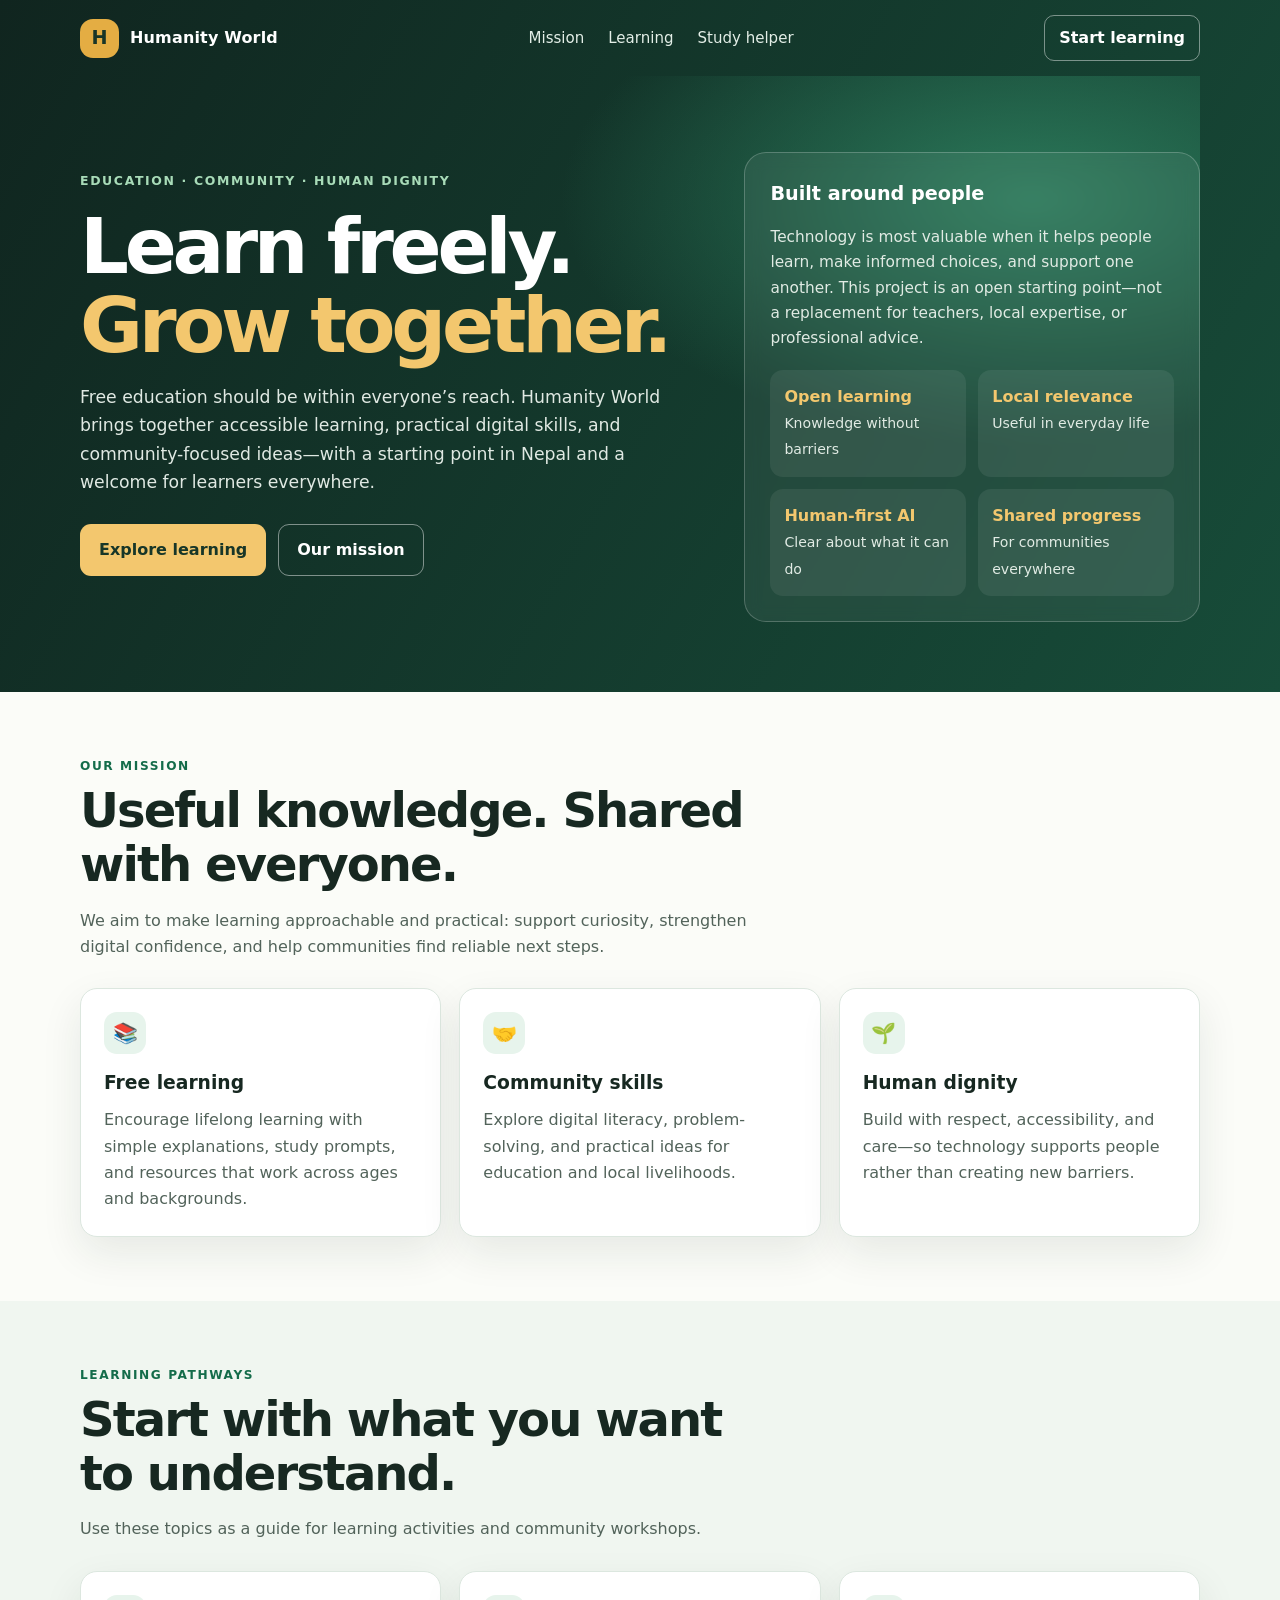
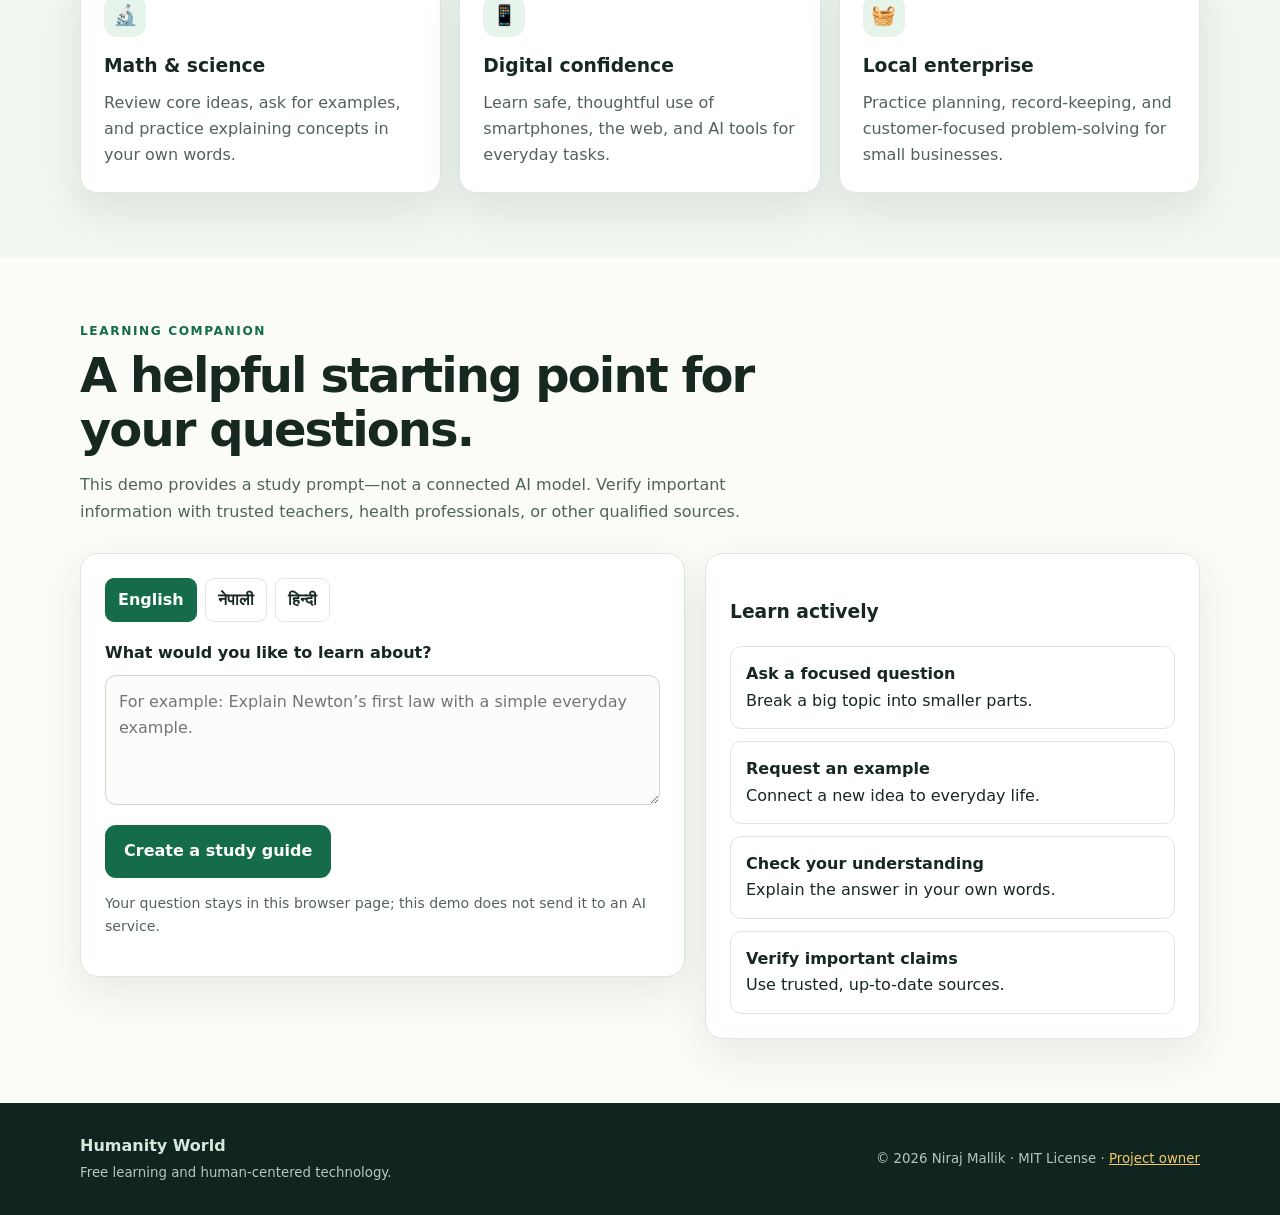
==== index.html @ 968e297f "Build Humanity World education site and Vercel deployment docs" ====
<!DOCTYPE html>
<html lang="en">
<head>
  <meta charset="utf-8">
  <meta name="viewport" content="width=device-width, initial-scale=1">
  <meta name="theme-color" content="#10251f">
  <meta name="description" content="Humanity World — free learning and practical community resources for everyone.">
  <title>Humanity World | Learn freely. Grow together.</title>
  <style>
    :root{color-scheme:light;--ink:#172821;--muted:#52635a;--green:#146c4a;--green-dark:#104c38;--mint:#e7f4ec;--gold:#e4ad43;--paper:#fbfcf8;--line:#dce7df;--white:#fff;--shadow:0 16px 42px rgba(23,40,33,.09)}
    *{box-sizing:border-box}html{scroll-behavior:smooth}body{margin:0;background:var(--paper);color:var(--ink);font:16px/1.65 system-ui,-apple-system,"Segoe UI",sans-serif}a{color:inherit}button,textarea{font:inherit}.wrap{width:min(1120px,calc(100% - 36px));margin:auto}
    .skip{position:absolute;left:-9999px;top:auto}.skip:focus{left:12px;top:12px;background:#fff;padding:10px;z-index:5}
    header{background:linear-gradient(120deg,#10251f,#174c39);color:#fff}.nav{min-height:76px;display:flex;align-items:center;justify-content:space-between;gap:20px}.brand{display:flex;gap:11px;align-items:center;font-weight:800;letter-spacing:.01em}.mark{width:39px;height:39px;border-radius:13px;background:var(--gold);color:#183527;display:grid;place-items:center;font-weight:900;font-size:1.2rem}.nav a{text-decoration:none}.navlinks{display:flex;gap:24px;color:#e3eee7;font-size:.94rem}.navlinks a:hover{text-decoration:underline;text-underline-offset:5px}.nav-cta{padding:9px 14px;border:1px solid #ffffff70;border-radius:10px;font-weight:700}
    .hero{padding:76px 0 70px;background:radial-gradient(ellipse at 85% 20%,#2b795a 0,transparent 35%)}.hero-grid{display:grid;grid-template-columns:1.15fr .85fr;align-items:center;gap:48px}.eyebrow{font-size:.78rem;text-transform:uppercase;letter-spacing:.13em;font-weight:800;color:#a8dbb8}.hero h1{font-size:clamp(2.6rem,6vw,5.25rem);line-height:1.03;letter-spacing:-.055em;margin:15px 0 18px;max-width:760px}.hero h1 span{color:#f3c76e}.hero p{color:#e0e9e3;font-size:1.08rem;max-width:650px}.actions{display:flex;gap:12px;flex-wrap:wrap;margin:27px 0}.btn{display:inline-flex;align-items:center;justify-content:center;padding:12px 18px;border-radius:11px;font-weight:750;text-decoration:none;border:1px solid transparent;cursor:pointer}.primary{background:#f3c76e;color:#173628}.secondary{border-color:#ffffff75;color:white;background:transparent}.btn:hover{filter:brightness(.96);transform:translateY(-1px)}.hero-card{padding:25px;border:1px solid #ffffff37;border-radius:22px;background:#ffffff10;backdrop-filter:blur(8px)}.hero-card h2{margin:0 0 12px;font-size:1.2rem}.hero-card p{font-size:.96rem;color:#e1ebe4}.values{display:grid;grid-template-columns:1fr 1fr;gap:12px;margin-top:18px}.value{padding:14px;border-radius:13px;background:#ffffff12}.value strong{display:block;color:#f3c76e}.value span{color:#e1ebe4;font-size:.88rem}
    section{padding:64px 0}.section-head{max-width:700px;margin-bottom:28px}.kicker{color:var(--green);font-size:.76rem;letter-spacing:.13em;text-transform:uppercase;font-weight:850}.section-head h2{font-size:clamp(1.9rem,4vw,3rem);line-height:1.12;letter-spacing:-.04em;margin:8px 0 12px}.section-head p,.muted{color:var(--muted)}.grid{display:grid;grid-template-columns:repeat(3,1fr);gap:18px}.card{padding:23px;background:var(--white);border:1px solid var(--line);border-radius:17px;box-shadow:var(--shadow)}.icon{width:42px;height:42px;border-radius:13px;background:var(--mint);color:var(--green);display:grid;place-items:center;font-size:1.25rem}.card h3{margin:14px 0 8px}.card p{margin:0;color:var(--muted)}.programs{background:#f0f6f0}.assistant{display:grid;grid-template-columns:1.1fr .9fr;gap:20px;align-items:start}.panel{background:#fff;border:1px solid var(--line);border-radius:18px;padding:24px;box-shadow:var(--shadow)}.languages{display:flex;gap:8px;flex-wrap:wrap;margin-bottom:18px}.lang{border:1px solid var(--line);background:#fff;color:var(--ink);border-radius:9px;padding:8px 12px;font-weight:700;cursor:pointer}.lang[aria-pressed="true"]{background:var(--green);color:white;border-color:var(--green)}label{display:block;font-weight:700;margin-bottom:8px}textarea{width:100%;min-height:130px;resize:vertical;border:1px solid #cbd8ce;border-radius:11px;padding:13px;color:var(--ink);background:#fcfdfb}textarea:focus,button:focus-visible,a:focus-visible{outline:3px solid #e4ad43;outline-offset:3px}.run{background:var(--green);color:white;margin-top:12px}.output{display:none;margin-top:16px;background:#f0f6f0;border-left:4px solid var(--green);border-radius:8px;padding:15px;white-space:pre-wrap;overflow-wrap:anywhere}.note{font-size:.88rem;color:var(--muted)}.principles{list-style:none;padding:0;margin:0;display:grid;gap:12px}.principles li{padding:14px 15px;border:1px solid var(--line);border-radius:11px;background:#fff}.principles strong{display:block}.footer{background:#10251f;color:#d9e7dd;padding:30px 0}.footer-inner{display:flex;justify-content:space-between;gap:18px;align-items:center;flex-wrap:wrap}.footer small{color:#b4c8ba}.footer a{color:#f3c76e}
    @media(max-width:800px){.hero-grid,.assistant{grid-template-columns:1fr}.grid{grid-template-columns:1fr}.hero{padding:54px 0}.navlinks{display:none}.values{grid-template-columns:1fr 1fr}}
    @media(prefers-reduced-motion:reduce){html{scroll-behavior:auto}*,*::before,*::after{transition:none!important}}
  </style>
</head>
<body>
  <a class="skip" href="#main">Skip to content</a>
  <header>
    <div class="wrap nav">
      <a class="brand" href="#top" aria-label="Humanity World home"><span class="mark" aria-hidden="true">H</span><span>Humanity World</span></a>
      <nav class="navlinks" aria-label="Main navigation"><a href="#mission">Mission</a><a href="#learning">Learning</a><a href="#assistant">Study helper</a></nav>
      <a class="nav-cta" href="#assistant">Start learning</a>
    </div>
    <div class="wrap hero" id="top">
      <div class="hero-grid">
        <div>
          <div class="eyebrow">Education · Community · Human dignity</div>
          <h1>Learn freely.<br><span>Grow together.</span></h1>
          <p>Free education should be within everyone’s reach. Humanity World brings together accessible learning, practical digital skills, and community-focused ideas—with a starting point in Nepal and a welcome for learners everywhere.</p>
          <div class="actions"><a class="btn primary" href="#learning">Explore learning</a><a class="btn secondary" href="#mission">Our mission</a></div>
        </div>
        <aside class="hero-card" aria-label="Our commitments">
          <h2>Built around people</h2>
          <p>Technology is most valuable when it helps people learn, make informed choices, and support one another. This project is an open starting point—not a replacement for teachers, local expertise, or professional advice.</p>
          <div class="values"><div class="value"><strong>Open learning</strong><span>Knowledge without barriers</span></div><div class="value"><strong>Local relevance</strong><span>Useful in everyday life</span></div><div class="value"><strong>Human-first AI</strong><span>Clear about what it can do</span></div><div class="value"><strong>Shared progress</strong><span>For communities everywhere</span></div></div>
        </aside>
      </div>
    </div>
  </header>
  <main id="main">
    <section id="mission">
      <div class="wrap">
        <div class="section-head"><div class="kicker">Our mission</div><h2>Useful knowledge. Shared with everyone.</h2><p>We aim to make learning approachable and practical: support curiosity, strengthen digital confidence, and help communities find reliable next steps.</p></div>
        <div class="grid">
          <article class="card"><div class="icon" aria-hidden="true">📚</div><h3>Free learning</h3><p>Encourage lifelong learning with simple explanations, study prompts, and resources that work across ages and backgrounds.</p></article>
          <article class="card"><div class="icon" aria-hidden="true">🤝</div><h3>Community skills</h3><p>Explore digital literacy, problem-solving, and practical ideas for education and local livelihoods.</p></article>
          <article class="card"><div class="icon" aria-hidden="true">🌱</div><h3>Human dignity</h3><p>Build with respect, accessibility, and care—so technology supports people rather than creating new barriers.</p></article>
        </div>
      </div>
    </section>
    <section class="programs" id="learning">
      <div class="wrap">
        <div class="section-head"><div class="kicker">Learning pathways</div><h2>Start with what you want to understand.</h2><p>Use these topics as a guide for learning activities and community workshops.</p></div>
        <div class="grid">
          <article class="card"><div class="icon" aria-hidden="true">🔬</div><h3>Math & science</h3><p>Review core ideas, ask for examples, and practice explaining concepts in your own words.</p></article>
          <article class="card"><div class="icon" aria-hidden="true">📱</div><h3>Digital confidence</h3><p>Learn safe, thoughtful use of smartphones, the web, and AI tools for everyday tasks.</p></article>
          <article class="card"><div class="icon" aria-hidden="true">🧺</div><h3>Local enterprise</h3><p>Practice planning, record-keeping, and customer-focused problem-solving for small businesses.</p></article>
        </div>
      </div>
    </section>
    <section id="assistant">
      <div class="wrap">
        <div class="section-head"><div class="kicker">Learning companion</div><h2>A helpful starting point for your questions.</h2><p>This demo provides a study prompt—not a connected AI model. Verify important information with trusted teachers, health professionals, or other qualified sources.</p></div>
        <div class="assistant">
          <div class="panel">
            <div class="languages" role="group" aria-label="Choose interface language"><button class="lang" type="button" data-lang="en" aria-pressed="true">English</button><button class="lang" type="button" data-lang="ne" aria-pressed="false">नेपाली</button><button class="lang" type="button" data-lang="hi" aria-pressed="false">हिन्दी</button></div>
            <label id="question-label" for="question">What would you like to learn about?</label>
            <textarea id="question" maxlength="1000" placeholder="For example: Explain Newton’s first law with a simple everyday example."></textarea>
            <button id="answer-button" class="btn run" type="button">Create a study guide</button>
            <div id="answer" class="output" role="status" aria-live="polite"></div>
            <p class="note">Your question stays in this browser page; this demo does not send it to an AI service.</p>
          </div>
          <aside class="panel"><h3>Learn actively</h3><ul class="principles"><li><strong>Ask a focused question</strong>Break a big topic into smaller parts.</li><li><strong>Request an example</strong>Connect a new idea to everyday life.</li><li><strong>Check your understanding</strong>Explain the answer in your own words.</li><li><strong>Verify important claims</strong>Use trusted, up-to-date sources.</li></ul></aside>
        </div>
      </div>
    </section>
  </main>
  <footer class="footer"><div class="wrap footer-inner"><div><strong>Humanity World</strong><br><small>Free learning and human-centered technology.</small></div><small>© 2026 Niraj Mallik · MIT License · <a href="https://github.com/nirajmallik143-hub">Project owner</a></small></div></footer>
  <script>
    const copy={
      en:{label:'What would you like to learn about?',placeholder:'For example: Explain Newton’s first law with a simple everyday example.',button:'Create a study guide',empty:'Please enter a question or topic first.',intro:'Study guide for: ',body:'\n\n1. Write down what you already know.\n2. Split the topic into three smaller questions.\n3. Find a trusted source or ask a teacher to check the explanation.\n4. Explain the idea in your own words and try one example.',notice:'\n\nThis page is a learning aid, not a connected AI service. Verify important information with a qualified source.'},
      ne:{label:'तपाईं के विषयमा सिक्न चाहनुहुन्छ?',placeholder:'उदाहरण: न्युटनको पहिलो नियम दैनिक जीवनको सरल उदाहरणसहित बुझाउनुहोस्।',button:'अध्ययन मार्गदर्शिका बनाउनुहोस्',empty:'कृपया पहिले प्रश्न वा विषय लेख्नुहोस्।',intro:'अध्ययन मार्गदर्शिका: ',body:'\n\n१. तपाईंलाई पहिले नै थाहा भएको कुरा लेख्नुहोस्।\n२. विषयलाई तीन साना प्रश्नमा बाँड्नुहोस्।\n३. भरपर्दो स्रोत खोज्नुहोस् वा शिक्षकसँग व्याख्या जाँच्नुहोस्।\n४. विचार आफ्नै शब्दमा बुझाउनुहोस् र एउटा उदाहरण अभ्यास गर्नुहोस्।',notice:'\n\nयो पृष्ठ अध्ययन सहयोगी हो, जडान गरिएको AI सेवा होइन। महत्वपूर्ण जानकारी योग्य स्रोतबाट जाँच गर्नुहोस्।'},
      hi:{label:'आप किस विषय के बारे में सीखना चाहते हैं?',placeholder:'उदाहरण: न्यूटन का पहला नियम रोज़मर्रा के सरल उदाहरण से समझाइए।',button:'अध्ययन मार्गदर्शिका बनाएँ',empty:'कृपया पहले कोई प्रश्न या विषय लिखें।',intro:'अध्ययन मार्गदर्शिका: ',body:'\n\n1. जो आप पहले से जानते हैं, उसे लिखें।\n2. विषय को तीन छोटे प्रश्नों में बाँटें।\n3. किसी भरोसेमंद स्रोत से जानकारी लें या शिक्षक से जाँचें।\n4. विचार को अपने शब्दों में समझाएँ और एक उदाहरण हल करें।',notice:'\n\nयह पृष्ठ सीखने में मदद करता है, यह जुड़ी हुई AI सेवा नहीं है। महत्वपूर्ण जानकारी योग्य स्रोत से सत्यापित करें।'}
    };
    let language='en';
    const question=document.getElementById('question');
    const answer=document.getElementById('answer');
    document.querySelectorAll('.lang').forEach(button=>button.addEventListener('click',()=>{
      language=button.dataset.lang;
      document.querySelectorAll('.lang').forEach(item=>item.setAttribute('aria-pressed',String(item===button)));
      document.getElementById('question-label').textContent=copy[language].label;
      question.placeholder=copy[language].placeholder;
      document.getElementById('answer-button').textContent=copy[language].button;
      answer.style.display='none';
    }));
    document.getElementById('answer-button').addEventListener('click',()=>{
      const text=question.value.trim();
      if(!text){answer.textContent=copy[language].empty;answer.style.display='block';return;}
      answer.textContent=copy[language].intro+text+copy[language].body+copy[language].notice;
      answer.style.display='block';
    });
  </script>
</body>
</html>
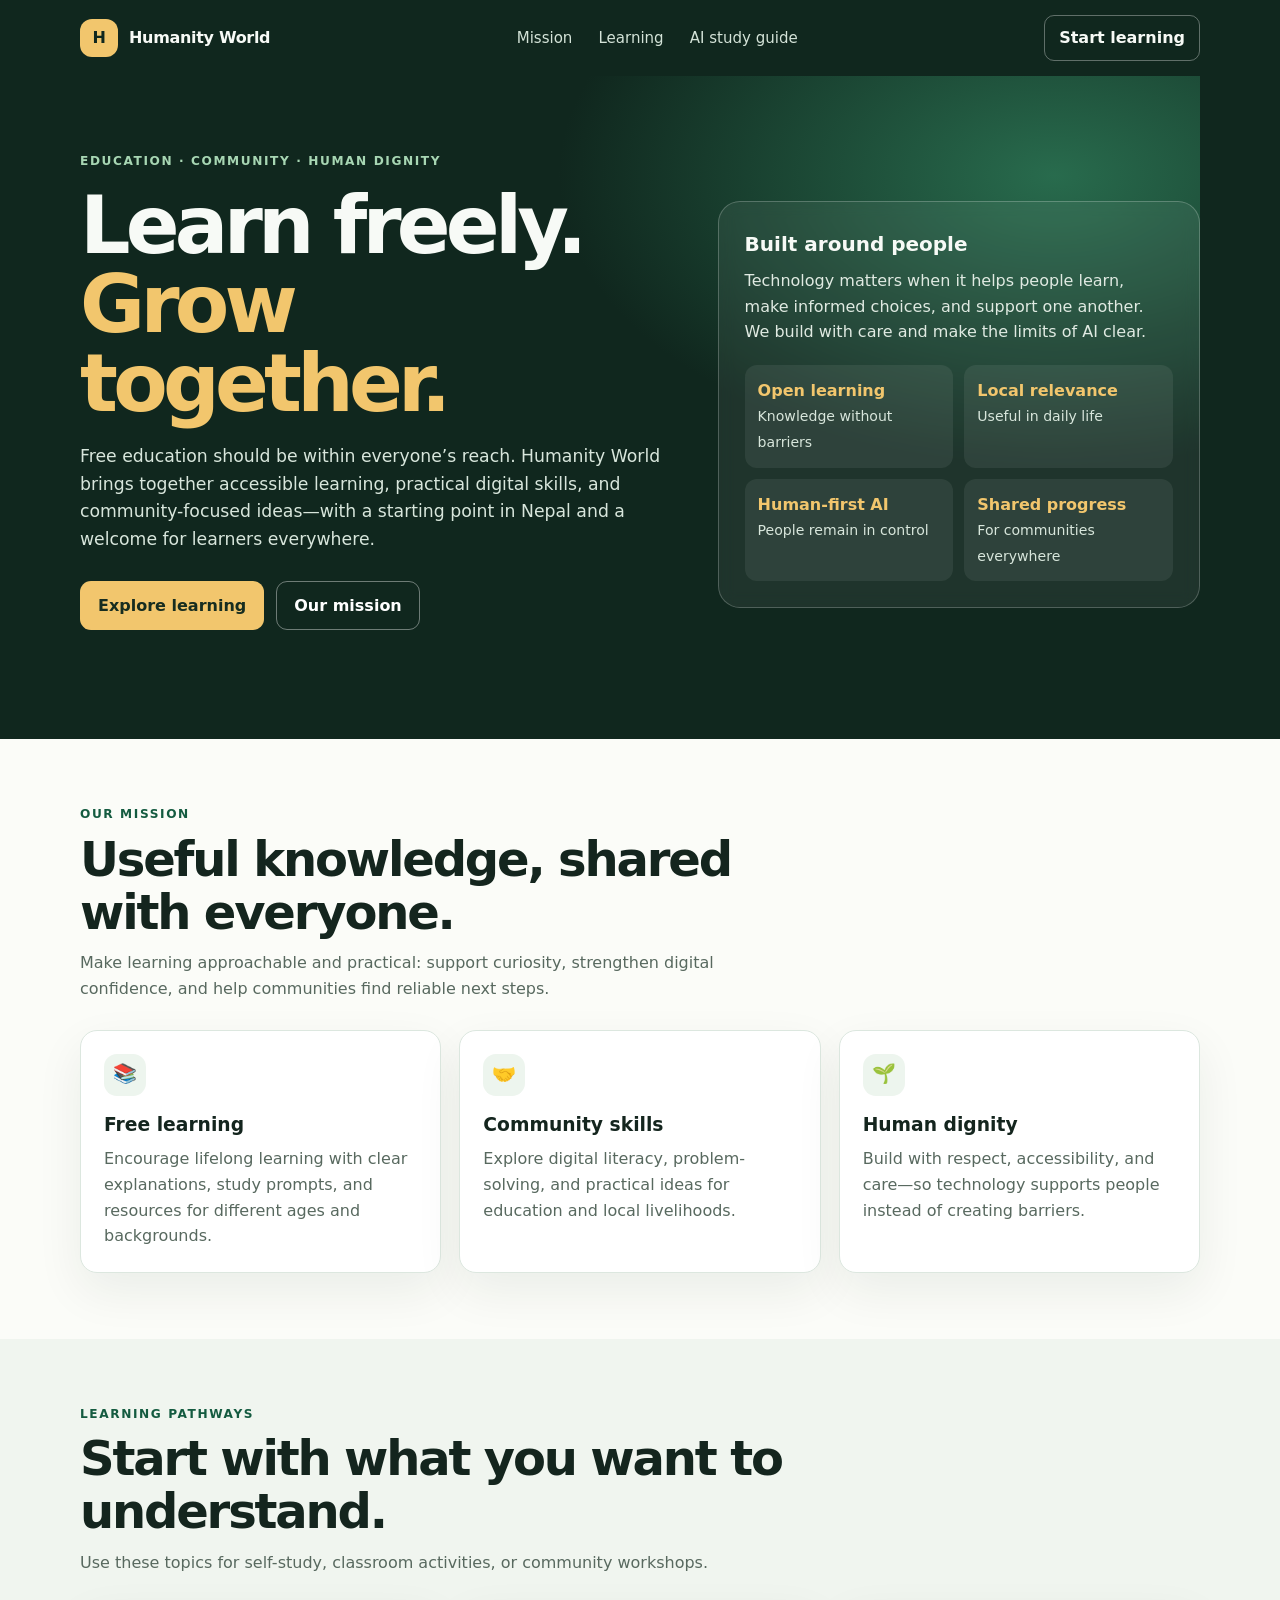
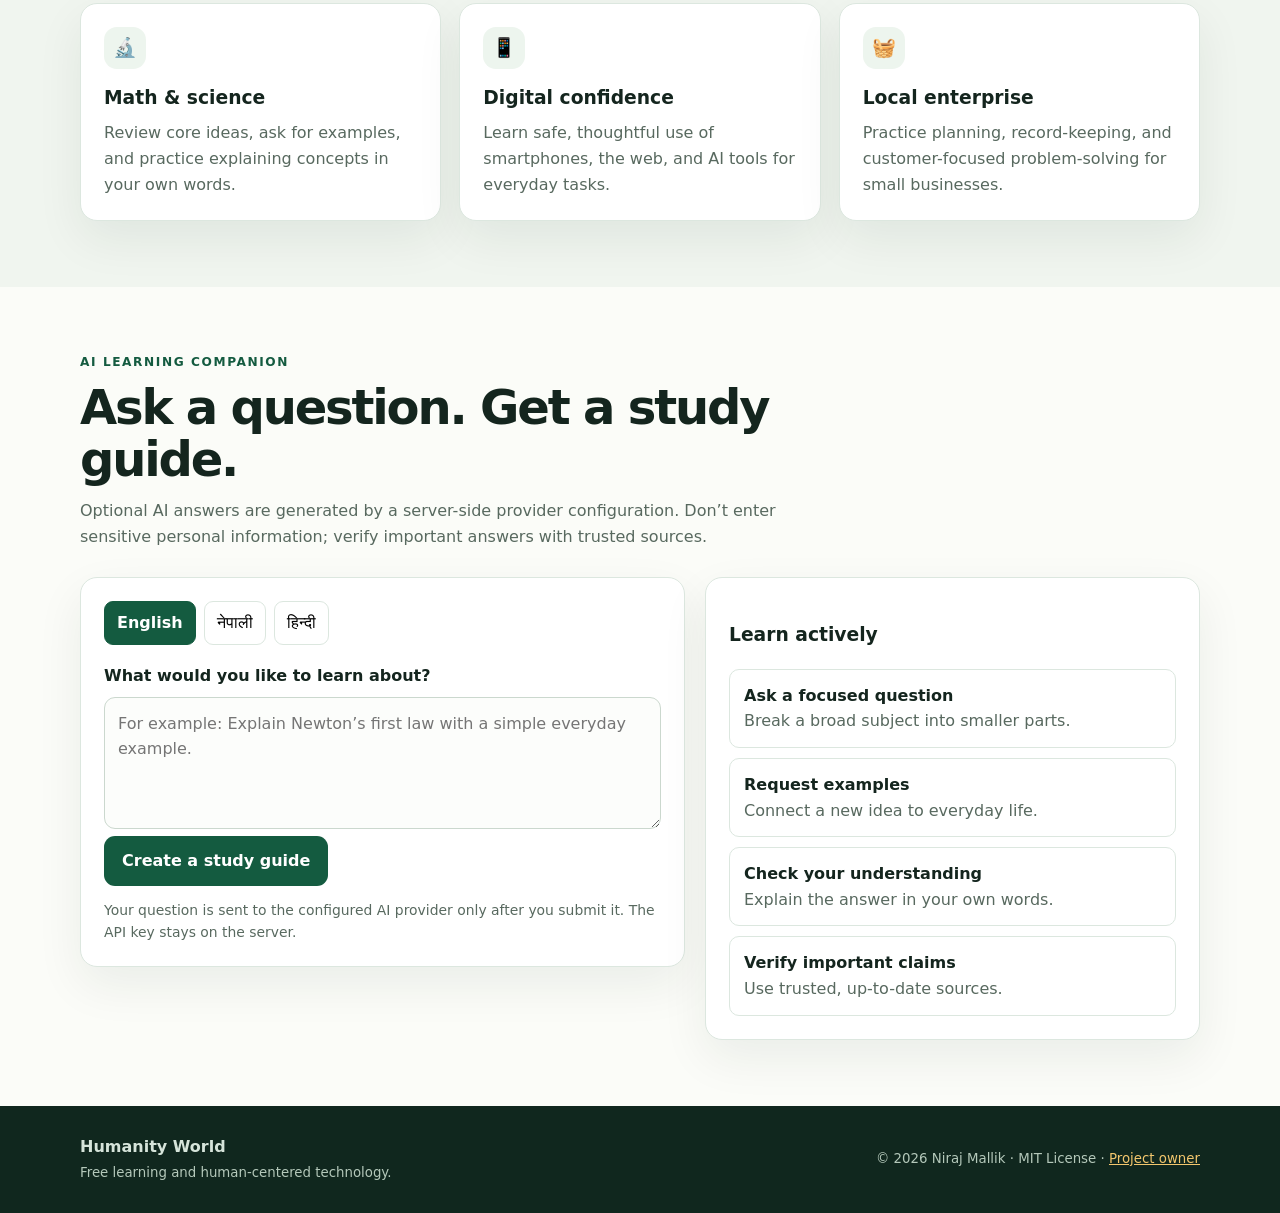
==== commit 09480a8f: "Polish Humanity World and add secure optional AI study guide" ====
--- a/index.html
+++ b/index.html
@@ -1,108 +1,59 @@
-<!DOCTYPE html>
+<!doctype html>
 <html lang="en">
 <head>
   <meta charset="utf-8">
   <meta name="viewport" content="width=device-width, initial-scale=1">
   <meta name="theme-color" content="#10251f">
-  <meta name="description" content="Humanity World — free learning and practical community resources for everyone.">
-  <title>Humanity World | Learn freely. Grow together.</title>
+  <meta name="description" content="Free learning, community empowerment, and human-centered AI for everyone.">
+  <title>Humanity World — Learn freely. Grow together.</title>
   <style>
-    :root{color-scheme:light;--ink:#172821;--muted:#52635a;--green:#146c4a;--green-dark:#104c38;--mint:#e7f4ec;--gold:#e4ad43;--paper:#fbfcf8;--line:#dce7df;--white:#fff;--shadow:0 16px 42px rgba(23,40,33,.09)}
-    *{box-sizing:border-box}html{scroll-behavior:smooth}body{margin:0;background:var(--paper);color:var(--ink);font:16px/1.65 system-ui,-apple-system,"Segoe UI",sans-serif}a{color:inherit}button,textarea{font:inherit}.wrap{width:min(1120px,calc(100% - 36px));margin:auto}
-    .skip{position:absolute;left:-9999px;top:auto}.skip:focus{left:12px;top:12px;background:#fff;padding:10px;z-index:5}
-    header{background:linear-gradient(120deg,#10251f,#174c39);color:#fff}.nav{min-height:76px;display:flex;align-items:center;justify-content:space-between;gap:20px}.brand{display:flex;gap:11px;align-items:center;font-weight:800;letter-spacing:.01em}.mark{width:39px;height:39px;border-radius:13px;background:var(--gold);color:#183527;display:grid;place-items:center;font-weight:900;font-size:1.2rem}.nav a{text-decoration:none}.navlinks{display:flex;gap:24px;color:#e3eee7;font-size:.94rem}.navlinks a:hover{text-decoration:underline;text-underline-offset:5px}.nav-cta{padding:9px 14px;border:1px solid #ffffff70;border-radius:10px;font-weight:700}
-    .hero{padding:76px 0 70px;background:radial-gradient(ellipse at 85% 20%,#2b795a 0,transparent 35%)}.hero-grid{display:grid;grid-template-columns:1.15fr .85fr;align-items:center;gap:48px}.eyebrow{font-size:.78rem;text-transform:uppercase;letter-spacing:.13em;font-weight:800;color:#a8dbb8}.hero h1{font-size:clamp(2.6rem,6vw,5.25rem);line-height:1.03;letter-spacing:-.055em;margin:15px 0 18px;max-width:760px}.hero h1 span{color:#f3c76e}.hero p{color:#e0e9e3;font-size:1.08rem;max-width:650px}.actions{display:flex;gap:12px;flex-wrap:wrap;margin:27px 0}.btn{display:inline-flex;align-items:center;justify-content:center;padding:12px 18px;border-radius:11px;font-weight:750;text-decoration:none;border:1px solid transparent;cursor:pointer}.primary{background:#f3c76e;color:#173628}.secondary{border-color:#ffffff75;color:white;background:transparent}.btn:hover{filter:brightness(.96);transform:translateY(-1px)}.hero-card{padding:25px;border:1px solid #ffffff37;border-radius:22px;background:#ffffff10;backdrop-filter:blur(8px)}.hero-card h2{margin:0 0 12px;font-size:1.2rem}.hero-card p{font-size:.96rem;color:#e1ebe4}.values{display:grid;grid-template-columns:1fr 1fr;gap:12px;margin-top:18px}.value{padding:14px;border-radius:13px;background:#ffffff12}.value strong{display:block;color:#f3c76e}.value span{color:#e1ebe4;font-size:.88rem}
-    section{padding:64px 0}.section-head{max-width:700px;margin-bottom:28px}.kicker{color:var(--green);font-size:.76rem;letter-spacing:.13em;text-transform:uppercase;font-weight:850}.section-head h2{font-size:clamp(1.9rem,4vw,3rem);line-height:1.12;letter-spacing:-.04em;margin:8px 0 12px}.section-head p,.muted{color:var(--muted)}.grid{display:grid;grid-template-columns:repeat(3,1fr);gap:18px}.card{padding:23px;background:var(--white);border:1px solid var(--line);border-radius:17px;box-shadow:var(--shadow)}.icon{width:42px;height:42px;border-radius:13px;background:var(--mint);color:var(--green);display:grid;place-items:center;font-size:1.25rem}.card h3{margin:14px 0 8px}.card p{margin:0;color:var(--muted)}.programs{background:#f0f6f0}.assistant{display:grid;grid-template-columns:1.1fr .9fr;gap:20px;align-items:start}.panel{background:#fff;border:1px solid var(--line);border-radius:18px;padding:24px;box-shadow:var(--shadow)}.languages{display:flex;gap:8px;flex-wrap:wrap;margin-bottom:18px}.lang{border:1px solid var(--line);background:#fff;color:var(--ink);border-radius:9px;padding:8px 12px;font-weight:700;cursor:pointer}.lang[aria-pressed="true"]{background:var(--green);color:white;border-color:var(--green)}label{display:block;font-weight:700;margin-bottom:8px}textarea{width:100%;min-height:130px;resize:vertical;border:1px solid #cbd8ce;border-radius:11px;padding:13px;color:var(--ink);background:#fcfdfb}textarea:focus,button:focus-visible,a:focus-visible{outline:3px solid #e4ad43;outline-offset:3px}.run{background:var(--green);color:white;margin-top:12px}.output{display:none;margin-top:16px;background:#f0f6f0;border-left:4px solid var(--green);border-radius:8px;padding:15px;white-space:pre-wrap;overflow-wrap:anywhere}.note{font-size:.88rem;color:var(--muted)}.principles{list-style:none;padding:0;margin:0;display:grid;gap:12px}.principles li{padding:14px 15px;border:1px solid var(--line);border-radius:11px;background:#fff}.principles strong{display:block}.footer{background:#10251f;color:#d9e7dd;padding:30px 0}.footer-inner{display:flex;justify-content:space-between;gap:18px;align-items:center;flex-wrap:wrap}.footer small{color:#b4c8ba}.footer a{color:#f3c76e}
-    @media(max-width:800px){.hero-grid,.assistant{grid-template-columns:1fr}.grid{grid-template-columns:1fr}.hero{padding:54px 0}.navlinks{display:none}.values{grid-template-columns:1fr 1fr}}
-    @media(prefers-reduced-motion:reduce){html{scroll-behavior:auto}*,*::before,*::after{transition:none!important}}
+    :root{font-family:Inter,ui-sans-serif,system-ui,-apple-system,"Segoe UI",sans-serif;color:#14251e;background:#fbfcf8;font-synthesis:none;text-rendering:optimizeLegibility;--green:#145b40;--deep:#10271e;--gold:#f2c66d;--muted:#58695f;--line:#dce7df;--mint:#edf5ee;--white:#fff;--shadow:0 18px 48px #10271e12}
+    *{box-sizing:border-box}html{scroll-behavior:smooth}body{margin:0;line-height:1.6}a{color:inherit}button,textarea{font:inherit}.wrap{width:min(1120px,calc(100% - 40px));margin-inline:auto}.skip{position:absolute;left:-10000px;top:auto}.skip:focus{left:12px;top:12px;background:#fff;padding:12px;z-index:10}
+    .mast{background:var(--deep);color:#f7faf6}.nav{height:76px;display:flex;align-items:center;justify-content:space-between;gap:24px}.brand{display:flex;align-items:center;gap:11px;text-decoration:none;font-weight:800;letter-spacing:-.02em}.logo{width:38px;height:38px;display:grid;place-items:center;border-radius:12px;background:var(--gold);color:var(--deep);font-weight:900}.navlinks{display:flex;gap:26px}.navlinks a{text-decoration:none;color:#d4e3d8;font-size:.94rem}.navlinks a:hover{text-decoration:underline;text-underline-offset:5px}.nav-cta{padding:9px 14px;border:1px solid #ffffff55;border-radius:10px;text-decoration:none;font-weight:700}
+    .hero{padding:76px 0 82px;background:radial-gradient(ellipse at 87% 15%,#286b4d 0,transparent 36%)}.hero-grid{display:grid;grid-template-columns:1.1fr .9fr;gap:48px;align-items:center}.eyebrow,.kicker{text-transform:uppercase;letter-spacing:.13em;font-weight:800;font-size:.76rem}.eyebrow{color:#a7d6b3}.hero h1{font-size:clamp(2.8rem,6.2vw,5.15rem);line-height:.99;letter-spacing:-.06em;margin:16px 0 20px;max-width:740px}.hero h1 span{color:var(--gold)}.hero-copy{font-size:1.08rem;color:#d8e6dc;max-width:650px}.actions{display:flex;gap:12px;flex-wrap:wrap;margin:27px 0}.btn{display:inline-flex;align-items:center;justify-content:center;min-height:46px;padding:11px 17px;border-radius:11px;border:1px solid transparent;text-decoration:none;font-weight:750;cursor:pointer;transition:transform .15s,filter .15s}.btn:hover{transform:translateY(-1px);filter:brightness(.97)}.primary{background:var(--gold);color:#172d20}.secondary{border-color:#ffffff64;color:#fff}.hero-card{background:#ffffff10;border:1px solid #ffffff38;border-radius:22px;padding:26px;backdrop-filter:blur(8px)}.hero-card h2{margin:0 0 8px;font-size:1.25rem}.hero-card p{color:#e0eae2;margin:0}.values{display:grid;grid-template-columns:1fr 1fr;gap:11px;margin-top:20px}.value{padding:13px;border-radius:12px;background:#ffffff12}.value b{display:block;color:var(--gold)}.value span{color:#d8e6dc;font-size:.88rem}
+    section{padding:66px 0}.kicker{color:var(--green)}.section-head{max-width:730px;margin-bottom:28px}.section-head h2{font-size:clamp(2rem,4vw,3rem);line-height:1.1;letter-spacing:-.045em;margin:8px 0 12px}.section-head p{color:var(--muted);margin:0}.grid{display:grid;grid-template-columns:repeat(3,1fr);gap:18px}.card,.panel{background:var(--white);border:1px solid var(--line);border-radius:17px;box-shadow:var(--shadow)}.card{padding:23px}.icon{width:42px;height:42px;border-radius:13px;display:grid;place-items:center;background:var(--mint);font-size:1.2rem}.card h3{margin:14px 0 7px}.card p{margin:0;color:var(--muted)}.tint{background:#f0f5ef}.assistant{display:grid;grid-template-columns:1.1fr .9fr;gap:20px;align-items:start}.panel{padding:23px}.languages{display:flex;gap:8px;flex-wrap:wrap;margin-bottom:18px}.lang{border:1px solid var(--line);background:#fff;border-radius:9px;padding:8px 12px;font-weight:700;cursor:pointer}.lang[aria-pressed=true]{background:var(--green);border-color:var(--green);color:#fff}label{display:block;font-weight:700;margin-bottom:8px}textarea{width:100%;min-height:132px;padding:13px;border:1px solid #cbd8ce;border-radius:11px;background:#fcfdfb;resize:vertical;color:#14251e}textarea:focus-visible,button:focus-visible,a:focus-visible{outline:3px solid #d59c35;outline-offset:3px}.run{background:var(--green);color:#fff}.run:disabled{opacity:.68;cursor:wait;transform:none}.helper-note{font-size:.87rem;color:var(--muted);margin:13px 0 0}.output{display:none;margin-top:16px;padding:15px;border-radius:9px;background:#eff6f0;border-left:4px solid var(--green);white-space:pre-wrap;overflow-wrap:anywhere}.output.error{background:#fff1f0;border-color:#bb3b30;color:#78271f}.principles{list-style:none;padding:0;margin:0;display:grid;gap:10px}.principles li{border:1px solid var(--line);border-radius:10px;padding:13px 14px;color:var(--muted)}.principles strong{display:block;color:#14251e}.footer{background:var(--deep);color:#d6e4da;padding:28px 0}.footer-inner{display:flex;align-items:center;justify-content:space-between;gap:18px;flex-wrap:wrap}.footer small{color:#b4c8ba}.footer a{color:var(--gold)}
+    @media(max-width:800px){.hero-grid,.assistant{grid-template-columns:1fr}.grid{grid-template-columns:1fr}.hero{padding:55px 0}.navlinks{display:none}.values{grid-template-columns:1fr 1fr}}@media(prefers-reduced-motion:reduce){html{scroll-behavior:auto}*,*::before,*::after{transition:none!important}}
   </style>
 </head>
 <body>
   <a class="skip" href="#main">Skip to content</a>
-  <header>
+  <header class="mast" id="top">
     <div class="wrap nav">
-      <a class="brand" href="#top" aria-label="Humanity World home"><span class="mark" aria-hidden="true">H</span><span>Humanity World</span></a>
-      <nav class="navlinks" aria-label="Main navigation"><a href="#mission">Mission</a><a href="#learning">Learning</a><a href="#assistant">Study helper</a></nav>
+      <a class="brand" href="#top" aria-label="Humanity World home"><span class="logo" aria-hidden="true">H</span><span>Humanity World</span></a>
+      <nav class="navlinks" aria-label="Main navigation"><a href="#mission">Mission</a><a href="#learning">Learning</a><a href="#assistant">AI study guide</a></nav>
       <a class="nav-cta" href="#assistant">Start learning</a>
     </div>
-    <div class="wrap hero" id="top">
-      <div class="hero-grid">
-        <div>
-          <div class="eyebrow">Education · Community · Human dignity</div>
-          <h1>Learn freely.<br><span>Grow together.</span></h1>
-          <p>Free education should be within everyone’s reach. Humanity World brings together accessible learning, practical digital skills, and community-focused ideas—with a starting point in Nepal and a welcome for learners everywhere.</p>
-          <div class="actions"><a class="btn primary" href="#learning">Explore learning</a><a class="btn secondary" href="#mission">Our mission</a></div>
-        </div>
-        <aside class="hero-card" aria-label="Our commitments">
-          <h2>Built around people</h2>
-          <p>Technology is most valuable when it helps people learn, make informed choices, and support one another. This project is an open starting point—not a replacement for teachers, local expertise, or professional advice.</p>
-          <div class="values"><div class="value"><strong>Open learning</strong><span>Knowledge without barriers</span></div><div class="value"><strong>Local relevance</strong><span>Useful in everyday life</span></div><div class="value"><strong>Human-first AI</strong><span>Clear about what it can do</span></div><div class="value"><strong>Shared progress</strong><span>For communities everywhere</span></div></div>
-        </aside>
-      </div>
-    </div>
+    <div class="wrap hero"><div class="hero-grid">
+      <div><div class="eyebrow">Education · Community · Human dignity</div><h1>Learn freely.<br><span>Grow together.</span></h1><p class="hero-copy">Free education should be within everyone’s reach. Humanity World brings together accessible learning, practical digital skills, and community-focused ideas—with a starting point in Nepal and a welcome for learners everywhere.</p><div class="actions"><a class="btn primary" href="#learning">Explore learning</a><a class="btn secondary" href="#mission">Our mission</a></div></div>
+      <aside class="hero-card"><h2>Built around people</h2><p>Technology matters when it helps people learn, make informed choices, and support one another. We build with care and make the limits of AI clear.</p><div class="values"><div class="value"><b>Open learning</b><span>Knowledge without barriers</span></div><div class="value"><b>Local relevance</b><span>Useful in daily life</span></div><div class="value"><b>Human-first AI</b><span>People remain in control</span></div><div class="value"><b>Shared progress</b><span>For communities everywhere</span></div></div></aside>
+    </div></div>
   </header>
   <main id="main">
-    <section id="mission">
-      <div class="wrap">
-        <div class="section-head"><div class="kicker">Our mission</div><h2>Useful knowledge. Shared with everyone.</h2><p>We aim to make learning approachable and practical: support curiosity, strengthen digital confidence, and help communities find reliable next steps.</p></div>
-        <div class="grid">
-          <article class="card"><div class="icon" aria-hidden="true">📚</div><h3>Free learning</h3><p>Encourage lifelong learning with simple explanations, study prompts, and resources that work across ages and backgrounds.</p></article>
-          <article class="card"><div class="icon" aria-hidden="true">🤝</div><h3>Community skills</h3><p>Explore digital literacy, problem-solving, and practical ideas for education and local livelihoods.</p></article>
-          <article class="card"><div class="icon" aria-hidden="true">🌱</div><h3>Human dignity</h3><p>Build with respect, accessibility, and care—so technology supports people rather than creating new barriers.</p></article>
-        </div>
-      </div>
-    </section>
-    <section class="programs" id="learning">
-      <div class="wrap">
-        <div class="section-head"><div class="kicker">Learning pathways</div><h2>Start with what you want to understand.</h2><p>Use these topics as a guide for learning activities and community workshops.</p></div>
-        <div class="grid">
-          <article class="card"><div class="icon" aria-hidden="true">🔬</div><h3>Math & science</h3><p>Review core ideas, ask for examples, and practice explaining concepts in your own words.</p></article>
-          <article class="card"><div class="icon" aria-hidden="true">📱</div><h3>Digital confidence</h3><p>Learn safe, thoughtful use of smartphones, the web, and AI tools for everyday tasks.</p></article>
-          <article class="card"><div class="icon" aria-hidden="true">🧺</div><h3>Local enterprise</h3><p>Practice planning, record-keeping, and customer-focused problem-solving for small businesses.</p></article>
-        </div>
-      </div>
-    </section>
-    <section id="assistant">
-      <div class="wrap">
-        <div class="section-head"><div class="kicker">Learning companion</div><h2>A helpful starting point for your questions.</h2><p>This demo provides a study prompt—not a connected AI model. Verify important information with trusted teachers, health professionals, or other qualified sources.</p></div>
-        <div class="assistant">
-          <div class="panel">
-            <div class="languages" role="group" aria-label="Choose interface language"><button class="lang" type="button" data-lang="en" aria-pressed="true">English</button><button class="lang" type="button" data-lang="ne" aria-pressed="false">नेपाली</button><button class="lang" type="button" data-lang="hi" aria-pressed="false">हिन्दी</button></div>
-            <label id="question-label" for="question">What would you like to learn about?</label>
-            <textarea id="question" maxlength="1000" placeholder="For example: Explain Newton’s first law with a simple everyday example."></textarea>
-            <button id="answer-button" class="btn run" type="button">Create a study guide</button>
-            <div id="answer" class="output" role="status" aria-live="polite"></div>
-            <p class="note">Your question stays in this browser page; this demo does not send it to an AI service.</p>
-          </div>
-          <aside class="panel"><h3>Learn actively</h3><ul class="principles"><li><strong>Ask a focused question</strong>Break a big topic into smaller parts.</li><li><strong>Request an example</strong>Connect a new idea to everyday life.</li><li><strong>Check your understanding</strong>Explain the answer in your own words.</li><li><strong>Verify important claims</strong>Use trusted, up-to-date sources.</li></ul></aside>
-        </div>
-      </div>
-    </section>
+    <section id="mission"><div class="wrap"><div class="section-head"><div class="kicker">Our mission</div><h2>Useful knowledge, shared with everyone.</h2><p>Make learning approachable and practical: support curiosity, strengthen digital confidence, and help communities find reliable next steps.</p></div><div class="grid">
+      <article class="card"><div class="icon" aria-hidden="true">📚</div><h3>Free learning</h3><p>Encourage lifelong learning with clear explanations, study prompts, and resources for different ages and backgrounds.</p></article>
+      <article class="card"><div class="icon" aria-hidden="true">🤝</div><h3>Community skills</h3><p>Explore digital literacy, problem-solving, and practical ideas for education and local livelihoods.</p></article>
+      <article class="card"><div class="icon" aria-hidden="true">🌱</div><h3>Human dignity</h3><p>Build with respect, accessibility, and care—so technology supports people instead of creating barriers.</p></article>
+    </div></div></section>
+    <section class="tint" id="learning"><div class="wrap"><div class="section-head"><div class="kicker">Learning pathways</div><h2>Start with what you want to understand.</h2><p>Use these topics for self-study, classroom activities, or community workshops.</p></div><div class="grid">
+      <article class="card"><div class="icon" aria-hidden="true">🔬</div><h3>Math & science</h3><p>Review core ideas, ask for examples, and practice explaining concepts in your own words.</p></article>
+      <article class="card"><div class="icon" aria-hidden="true">📱</div><h3>Digital confidence</h3><p>Learn safe, thoughtful use of smartphones, the web, and AI tools for everyday tasks.</p></article>
+      <article class="card"><div class="icon" aria-hidden="true">🧺</div><h3>Local enterprise</h3><p>Practice planning, record-keeping, and customer-focused problem-solving for small businesses.</p></article>
+    </div></div></section>
+    <section id="assistant"><div class="wrap"><div class="section-head"><div class="kicker">AI learning companion</div><h2>Ask a question. Get a study guide.</h2><p>Optional AI answers are generated by a server-side provider configuration. Don’t enter sensitive personal information; verify important answers with trusted sources.</p></div><div class="assistant">
+      <div class="panel"><div class="languages" role="group" aria-label="Choose answer language"><button class="lang" type="button" data-lang="en" aria-pressed="true">English</button><button class="lang" type="button" data-lang="ne" aria-pressed="false">नेपाली</button><button class="lang" type="button" data-lang="hi" aria-pressed="false">हिन्दी</button></div><label id="question-label" for="question">What would you like to learn about?</label><textarea id="question" maxlength="2000" placeholder="For example: Explain Newton’s first law with a simple everyday example."></textarea><button id="answer-button" class="btn run" type="button">Create a study guide</button><div id="answer" class="output" role="status" aria-live="polite"></div><p class="helper-note">Your question is sent to the configured AI provider only after you submit it. The API key stays on the server.</p></div>
+      <aside class="panel"><h3>Learn actively</h3><ul class="principles"><li><strong>Ask a focused question</strong>Break a broad subject into smaller parts.</li><li><strong>Request examples</strong>Connect a new idea to everyday life.</li><li><strong>Check your understanding</strong>Explain the answer in your own words.</li><li><strong>Verify important claims</strong>Use trusted, up-to-date sources.</li></ul></aside>
+    </div></div></section>
   </main>
   <footer class="footer"><div class="wrap footer-inner"><div><strong>Humanity World</strong><br><small>Free learning and human-centered technology.</small></div><small>© 2026 Niraj Mallik · MIT License · <a href="https://github.com/nirajmallik143-hub">Project owner</a></small></div></footer>
   <script>
-    const copy={
-      en:{label:'What would you like to learn about?',placeholder:'For example: Explain Newton’s first law with a simple everyday example.',button:'Create a study guide',empty:'Please enter a question or topic first.',intro:'Study guide for: ',body:'\n\n1. Write down what you already know.\n2. Split the topic into three smaller questions.\n3. Find a trusted source or ask a teacher to check the explanation.\n4. Explain the idea in your own words and try one example.',notice:'\n\nThis page is a learning aid, not a connected AI service. Verify important information with a qualified source.'},
-      ne:{label:'तपाईं के विषयमा सिक्न चाहनुहुन्छ?',placeholder:'उदाहरण: न्युटनको पहिलो नियम दैनिक जीवनको सरल उदाहरणसहित बुझाउनुहोस्।',button:'अध्ययन मार्गदर्शिका बनाउनुहोस्',empty:'कृपया पहिले प्रश्न वा विषय लेख्नुहोस्।',intro:'अध्ययन मार्गदर्शिका: ',body:'\n\n१. तपाईंलाई पहिले नै थाहा भएको कुरा लेख्नुहोस्।\n२. विषयलाई तीन साना प्रश्नमा बाँड्नुहोस्।\n३. भरपर्दो स्रोत खोज्नुहोस् वा शिक्षकसँग व्याख्या जाँच्नुहोस्।\n४. विचार आफ्नै शब्दमा बुझाउनुहोस् र एउटा उदाहरण अभ्यास गर्नुहोस्।',notice:'\n\nयो पृष्ठ अध्ययन सहयोगी हो, जडान गरिएको AI सेवा होइन। महत्वपूर्ण जानकारी योग्य स्रोतबाट जाँच गर्नुहोस्।'},
-      hi:{label:'आप किस विषय के बारे में सीखना चाहते हैं?',placeholder:'उदाहरण: न्यूटन का पहला नियम रोज़मर्रा के सरल उदाहरण से समझाइए।',button:'अध्ययन मार्गदर्शिका बनाएँ',empty:'कृपया पहले कोई प्रश्न या विषय लिखें।',intro:'अध्ययन मार्गदर्शिका: ',body:'\n\n1. जो आप पहले से जानते हैं, उसे लिखें।\n2. विषय को तीन छोटे प्रश्नों में बाँटें।\n3. किसी भरोसेमंद स्रोत से जानकारी लें या शिक्षक से जाँचें।\n4. विचार को अपने शब्दों में समझाएँ और एक उदाहरण हल करें।',notice:'\n\nयह पृष्ठ सीखने में मदद करता है, यह जुड़ी हुई AI सेवा नहीं है। महत्वपूर्ण जानकारी योग्य स्रोत से सत्यापित करें।'}
+    const translations={
+      en:{label:'What would you like to learn about?',placeholder:'For example: Explain Newton’s first law with a simple everyday example.',button:'Create a study guide',empty:'Please enter a question or topic first.',loading:'Preparing your study guide…',error:'The study guide could not be generated right now. Please try again later.',unavailable:'AI is not configured yet. Ask the site owner to set the server-side AI environment variables.'},
+      ne:{label:'तपाईं के विषयमा सिक्न चाहनुहुन्छ?',placeholder:'उदाहरण: न्युटनको पहिलो नियम दैनिक जीवनको सरल उदाहरणसहित बुझाउनुहोस्।',button:'अध्ययन मार्गदर्शिका बनाउनुहोस्',empty:'कृपया पहिले प्रश्न वा विषय लेख्नुहोस्।',loading:'अध्ययन मार्गदर्शिका तयार हुँदैछ…',error:'अहिले अध्ययन मार्गदर्शिका बनाउन सकिएन। कृपया पछि फेरि प्रयास गर्नुहोस्।',unavailable:'AI अझै सेटअप गरिएको छैन। साइट सञ्चालकलाई आवश्यक server-side AI variables राख्न भन्नुहोस्।'},
+      hi:{label:'आप किस विषय के बारे में सीखना चाहते हैं?',placeholder:'उदाहरण: न्यूटन का पहला नियम रोज़मर्रा के सरल उदाहरण से समझाइए।',button:'अध्ययन मार्गदर्शिका बनाएँ',empty:'कृपया पहले कोई प्रश्न या विषय लिखें।',loading:'अध्ययन मार्गदर्शिका तैयार हो रही है…',error:'अभी अध्ययन मार्गदर्शिका नहीं बन सकी। कृपया बाद में फिर प्रयास करें।',unavailable:'AI अभी कॉन्फ़िगर नहीं है। साइट संचालक से server-side AI variables सेट करने को कहें।'}
     };
-    let language='en';
-    const question=document.getElementById('question');
-    const answer=document.getElementById('answer');
-    document.querySelectorAll('.lang').forEach(button=>button.addEventListener('click',()=>{
-      language=button.dataset.lang;
-      document.querySelectorAll('.lang').forEach(item=>item.setAttribute('aria-pressed',String(item===button)));
-      document.getElementById('question-label').textContent=copy[language].label;
-      question.placeholder=copy[language].placeholder;
-      document.getElementById('answer-button').textContent=copy[language].button;
-      answer.style.display='none';
-    }));
-    document.getElementById('answer-button').addEventListener('click',()=>{
-      const text=question.value.trim();
-      if(!text){answer.textContent=copy[language].empty;answer.style.display='block';return;}
-      answer.textContent=copy[language].intro+text+copy[language].body+copy[language].notice;
-      answer.style.display='block';
-    });
+    let language='en';const question=document.getElementById('question');const answer=document.getElementById('answer');const submit=document.getElementById('answer-button');
+    document.querySelectorAll('.lang').forEach(button=>button.addEventListener('click',()=>{language=button.dataset.lang;document.querySelectorAll('.lang').forEach(item=>item.setAttribute('aria-pressed',String(item===button)));document.getElementById('question-label').textContent=translations[language].label;question.placeholder=translations[language].placeholder;submit.textContent=translations[language].button;answer.style.display='none';}));
+    submit.addEventListener('click',async()=>{const text=question.value.trim();answer.classList.remove('error');answer.style.display='block';if(!text){answer.textContent=translations[language].empty;return;}submit.disabled=true;answer.textContent=translations[language].loading;try{const response=await fetch('/api/ask',{method:'POST',headers:{'Content-Type':'application/json'},body:JSON.stringify({question:text,language})});const data=await response.json().catch(()=>({}));if(response.status===503){answer.textContent=translations[language].unavailable;answer.classList.add('error');return;}if(!response.ok)throw new Error(data.error||'request failed');answer.textContent=data.answer;}catch(_error){answer.textContent=translations[language].error;answer.classList.add('error');}finally{submit.disabled=false;}});
   </script>
 </body>
 </html>
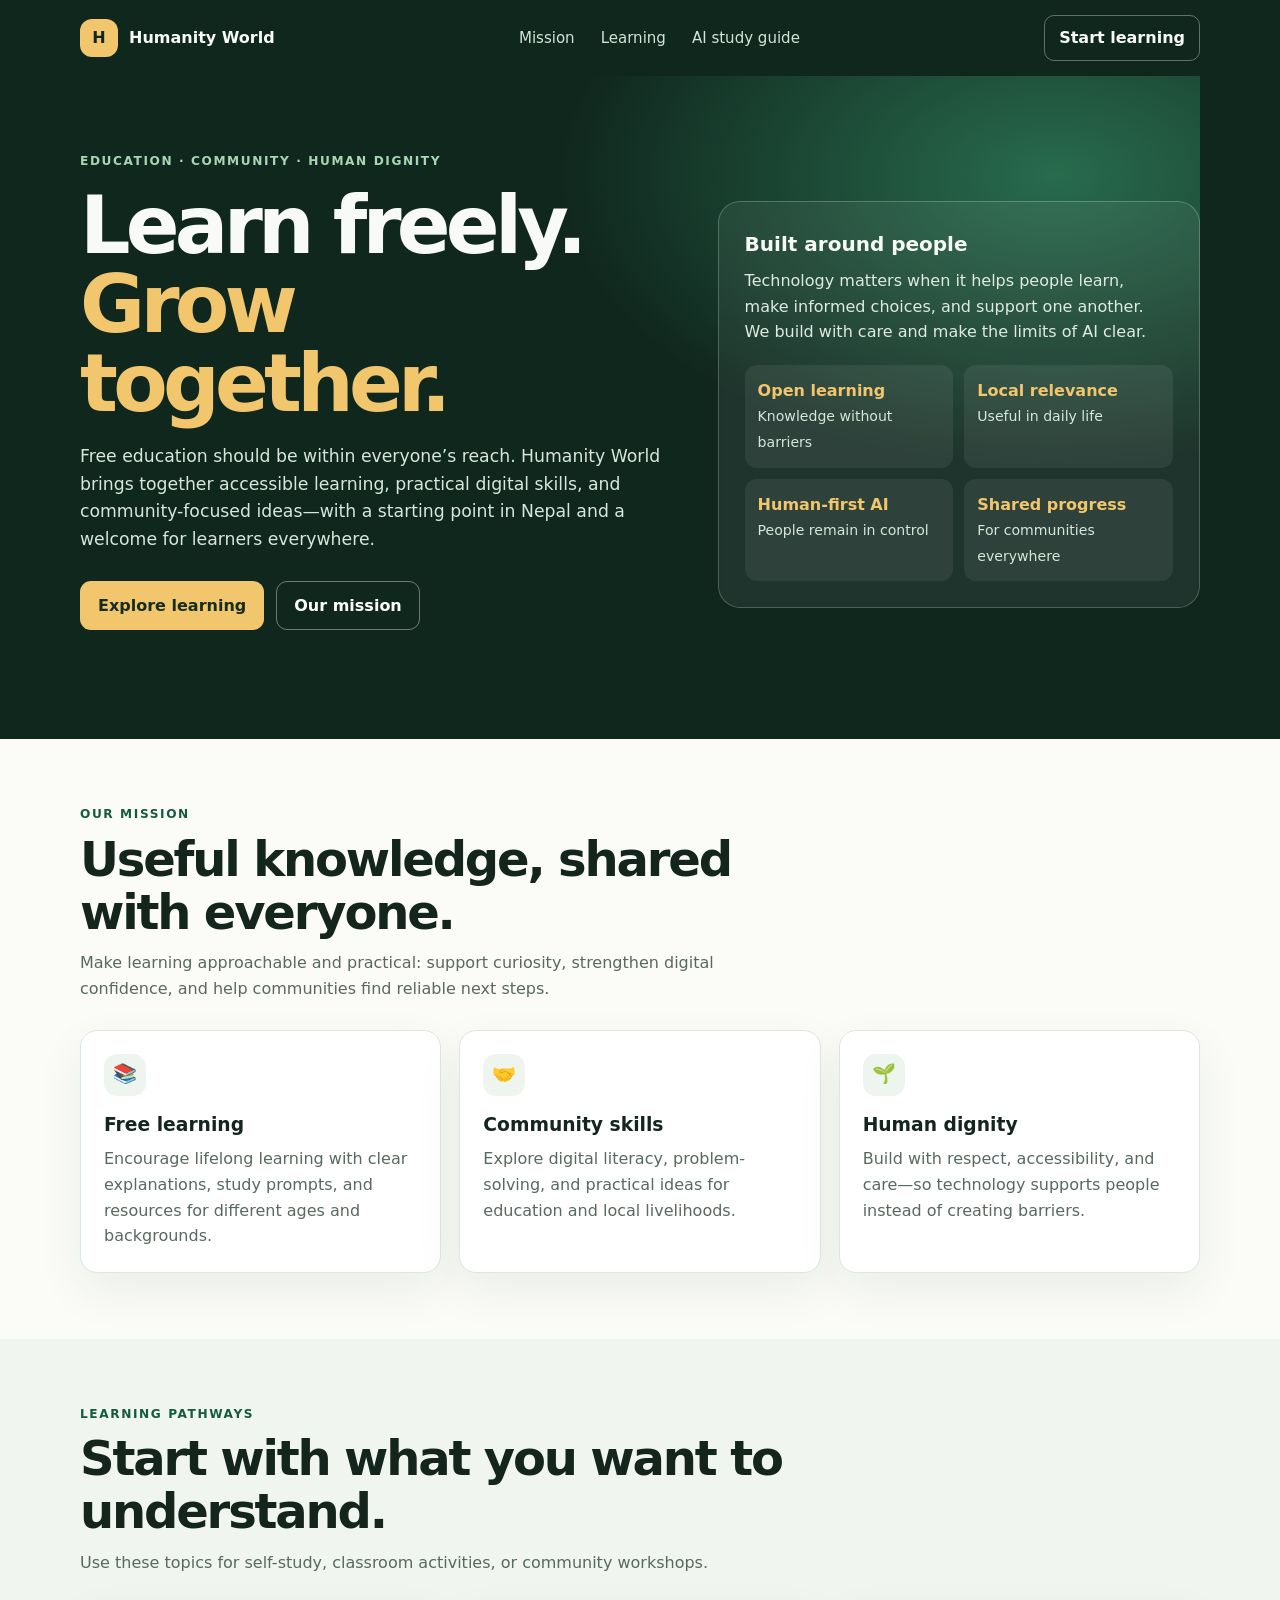
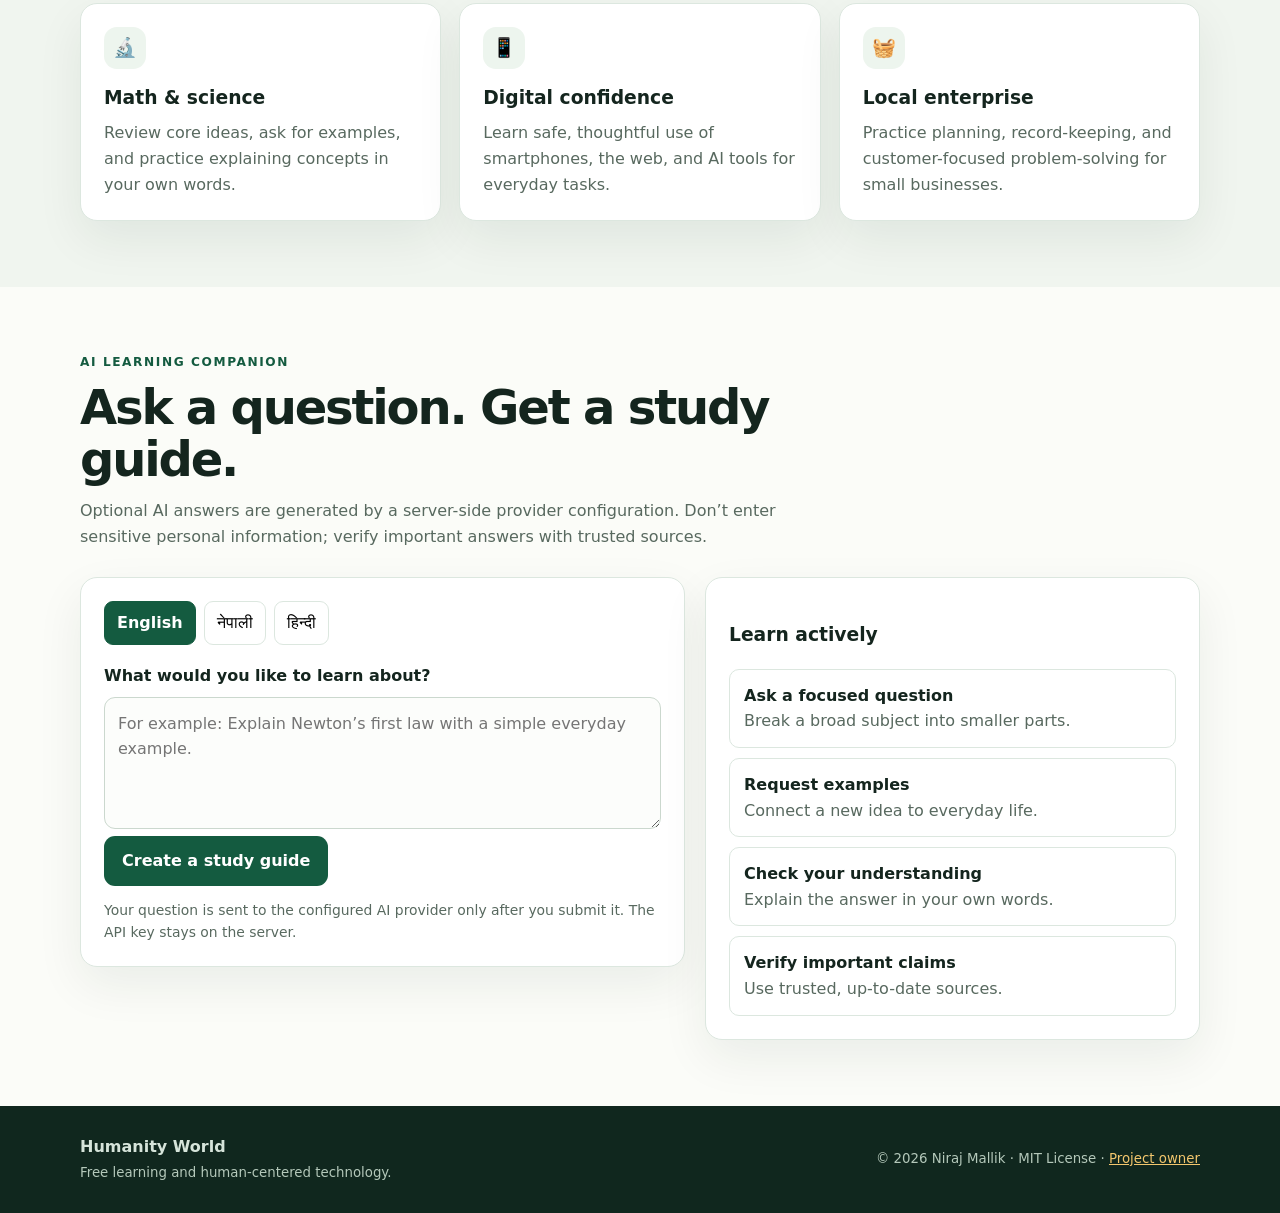
==== commit 02fca5df: "Polish Humanity World and add optional AI study guide" ====
--- a/index.html
+++ b/index.html
@@ -1,59 +1,19 @@
 <!doctype html>
 <html lang="en">
 <head>
-  <meta charset="utf-8">
-  <meta name="viewport" content="width=device-width, initial-scale=1">
-  <meta name="theme-color" content="#10251f">
-  <meta name="description" content="Free learning, community empowerment, and human-centered AI for everyone.">
-  <title>Humanity World — Learn freely. Grow together.</title>
-  <style>
-    :root{font-family:Inter,ui-sans-serif,system-ui,-apple-system,"Segoe UI",sans-serif;color:#14251e;background:#fbfcf8;font-synthesis:none;text-rendering:optimizeLegibility;--green:#145b40;--deep:#10271e;--gold:#f2c66d;--muted:#58695f;--line:#dce7df;--mint:#edf5ee;--white:#fff;--shadow:0 18px 48px #10271e12}
-    *{box-sizing:border-box}html{scroll-behavior:smooth}body{margin:0;line-height:1.6}a{color:inherit}button,textarea{font:inherit}.wrap{width:min(1120px,calc(100% - 40px));margin-inline:auto}.skip{position:absolute;left:-10000px;top:auto}.skip:focus{left:12px;top:12px;background:#fff;padding:12px;z-index:10}
-    .mast{background:var(--deep);color:#f7faf6}.nav{height:76px;display:flex;align-items:center;justify-content:space-between;gap:24px}.brand{display:flex;align-items:center;gap:11px;text-decoration:none;font-weight:800;letter-spacing:-.02em}.logo{width:38px;height:38px;display:grid;place-items:center;border-radius:12px;background:var(--gold);color:var(--deep);font-weight:900}.navlinks{display:flex;gap:26px}.navlinks a{text-decoration:none;color:#d4e3d8;font-size:.94rem}.navlinks a:hover{text-decoration:underline;text-underline-offset:5px}.nav-cta{padding:9px 14px;border:1px solid #ffffff55;border-radius:10px;text-decoration:none;font-weight:700}
-    .hero{padding:76px 0 82px;background:radial-gradient(ellipse at 87% 15%,#286b4d 0,transparent 36%)}.hero-grid{display:grid;grid-template-columns:1.1fr .9fr;gap:48px;align-items:center}.eyebrow,.kicker{text-transform:uppercase;letter-spacing:.13em;font-weight:800;font-size:.76rem}.eyebrow{color:#a7d6b3}.hero h1{font-size:clamp(2.8rem,6.2vw,5.15rem);line-height:.99;letter-spacing:-.06em;margin:16px 0 20px;max-width:740px}.hero h1 span{color:var(--gold)}.hero-copy{font-size:1.08rem;color:#d8e6dc;max-width:650px}.actions{display:flex;gap:12px;flex-wrap:wrap;margin:27px 0}.btn{display:inline-flex;align-items:center;justify-content:center;min-height:46px;padding:11px 17px;border-radius:11px;border:1px solid transparent;text-decoration:none;font-weight:750;cursor:pointer;transition:transform .15s,filter .15s}.btn:hover{transform:translateY(-1px);filter:brightness(.97)}.primary{background:var(--gold);color:#172d20}.secondary{border-color:#ffffff64;color:#fff}.hero-card{background:#ffffff10;border:1px solid #ffffff38;border-radius:22px;padding:26px;backdrop-filter:blur(8px)}.hero-card h2{margin:0 0 8px;font-size:1.25rem}.hero-card p{color:#e0eae2;margin:0}.values{display:grid;grid-template-columns:1fr 1fr;gap:11px;margin-top:20px}.value{padding:13px;border-radius:12px;background:#ffffff12}.value b{display:block;color:var(--gold)}.value span{color:#d8e6dc;font-size:.88rem}
-    section{padding:66px 0}.kicker{color:var(--green)}.section-head{max-width:730px;margin-bottom:28px}.section-head h2{font-size:clamp(2rem,4vw,3rem);line-height:1.1;letter-spacing:-.045em;margin:8px 0 12px}.section-head p{color:var(--muted);margin:0}.grid{display:grid;grid-template-columns:repeat(3,1fr);gap:18px}.card,.panel{background:var(--white);border:1px solid var(--line);border-radius:17px;box-shadow:var(--shadow)}.card{padding:23px}.icon{width:42px;height:42px;border-radius:13px;display:grid;place-items:center;background:var(--mint);font-size:1.2rem}.card h3{margin:14px 0 7px}.card p{margin:0;color:var(--muted)}.tint{background:#f0f5ef}.assistant{display:grid;grid-template-columns:1.1fr .9fr;gap:20px;align-items:start}.panel{padding:23px}.languages{display:flex;gap:8px;flex-wrap:wrap;margin-bottom:18px}.lang{border:1px solid var(--line);background:#fff;border-radius:9px;padding:8px 12px;font-weight:700;cursor:pointer}.lang[aria-pressed=true]{background:var(--green);border-color:var(--green);color:#fff}label{display:block;font-weight:700;margin-bottom:8px}textarea{width:100%;min-height:132px;padding:13px;border:1px solid #cbd8ce;border-radius:11px;background:#fcfdfb;resize:vertical;color:#14251e}textarea:focus-visible,button:focus-visible,a:focus-visible{outline:3px solid #d59c35;outline-offset:3px}.run{background:var(--green);color:#fff}.run:disabled{opacity:.68;cursor:wait;transform:none}.helper-note{font-size:.87rem;color:var(--muted);margin:13px 0 0}.output{display:none;margin-top:16px;padding:15px;border-radius:9px;background:#eff6f0;border-left:4px solid var(--green);white-space:pre-wrap;overflow-wrap:anywhere}.output.error{background:#fff1f0;border-color:#bb3b30;color:#78271f}.principles{list-style:none;padding:0;margin:0;display:grid;gap:10px}.principles li{border:1px solid var(--line);border-radius:10px;padding:13px 14px;color:var(--muted)}.principles strong{display:block;color:#14251e}.footer{background:var(--deep);color:#d6e4da;padding:28px 0}.footer-inner{display:flex;align-items:center;justify-content:space-between;gap:18px;flex-wrap:wrap}.footer small{color:#b4c8ba}.footer a{color:var(--gold)}
-    @media(max-width:800px){.hero-grid,.assistant{grid-template-columns:1fr}.grid{grid-template-columns:1fr}.hero{padding:55px 0}.navlinks{display:none}.values{grid-template-columns:1fr 1fr}}@media(prefers-reduced-motion:reduce){html{scroll-behavior:auto}*,*::before,*::after{transition:none!important}}
-  </style>
+<meta charset="utf-8"><meta name="viewport" content="width=device-width,initial-scale=1"><meta name="theme-color" content="#10251f"><meta name="description" content="Free learning, community empowerment, and human-centered AI for everyone."><title>Humanity World — Learn freely. Grow together.</title>
+<style>
+:root{font-family:system-ui,-apple-system,"Segoe UI",sans-serif;color:#14251e;background:#fbfcf8;font-synthesis:none;text-rendering:optimizeLegibility;--green:#145b40;--deep:#10271e;--gold:#f2c66d;--muted:#58695f;--line:#dce7df;--mint:#edf5ee;--shadow:0 18px 48px #10271e12}*{box-sizing:border-box}html{scroll-behavior:smooth}body{margin:0;line-height:1.6}a{color:inherit}button,textarea{font:inherit}.wrap{width:min(1120px,calc(100% - 40px));margin:auto}.skip{position:absolute;left:-10000px}.skip:focus{left:12px;top:12px;background:white;padding:12px;z-index:10}.mast{background:var(--deep);color:#f7faf6}.nav{height:76px;display:flex;align-items:center;justify-content:space-between;gap:24px}.brand{display:flex;align-items:center;gap:11px;text-decoration:none;font-weight:800}.logo{width:38px;height:38px;display:grid;place-items:center;border-radius:12px;background:var(--gold);color:var(--deep);font-weight:900}.navlinks{display:flex;gap:26px}.navlinks a{text-decoration:none;color:#d4e3d8;font-size:.94rem}.navlinks a:hover{text-decoration:underline;text-underline-offset:5px}.nav-cta{padding:9px 14px;border:1px solid #ffffff55;border-radius:10px;text-decoration:none;font-weight:700}.hero{padding:76px 0 82px;background:radial-gradient(ellipse at 87% 15%,#286b4d 0,transparent 36%)}.hero-grid{display:grid;grid-template-columns:1.1fr .9fr;gap:48px;align-items:center}.eyebrow,.kicker{text-transform:uppercase;letter-spacing:.13em;font-weight:800;font-size:.76rem}.eyebrow{color:#a7d6b3}.hero h1{font-size:clamp(2.8rem,6.2vw,5.15rem);line-height:.99;letter-spacing:-.06em;margin:16px 0 20px}.hero h1 span{color:var(--gold)}.hero-copy{font-size:1.08rem;color:#d8e6dc;max-width:650px}.actions{display:flex;gap:12px;flex-wrap:wrap;margin:27px 0}.btn{display:inline-flex;align-items:center;justify-content:center;min-height:46px;padding:11px 17px;border-radius:11px;border:1px solid transparent;text-decoration:none;font-weight:750;cursor:pointer;transition:transform .15s,filter .15s}.btn:hover{transform:translateY(-1px);filter:brightness(.97)}.primary{background:var(--gold);color:#172d20}.secondary{border-color:#ffffff64;color:#fff}.hero-card{background:#ffffff10;border:1px solid #ffffff38;border-radius:22px;padding:26px;backdrop-filter:blur(8px)}.hero-card h2{margin:0 0 8px;font-size:1.25rem}.hero-card p{color:#e0eae2;margin:0}.values{display:grid;grid-template-columns:1fr 1fr;gap:11px;margin-top:20px}.value{padding:13px;border-radius:12px;background:#ffffff12}.value b{display:block;color:var(--gold)}.value span{color:#d8e6dc;font-size:.88rem}section{padding:66px 0}.kicker{color:var(--green)}.section-head{max-width:730px;margin-bottom:28px}.section-head h2{font-size:clamp(2rem,4vw,3rem);line-height:1.1;letter-spacing:-.045em;margin:8px 0 12px}.section-head p{color:var(--muted);margin:0}.grid{display:grid;grid-template-columns:repeat(3,1fr);gap:18px}.card,.panel{background:white;border:1px solid var(--line);border-radius:17px;box-shadow:var(--shadow)}.card{padding:23px}.icon{width:42px;height:42px;border-radius:13px;display:grid;place-items:center;background:var(--mint);font-size:1.2rem}.card h3{margin:14px 0 7px}.card p{margin:0;color:var(--muted)}.tint{background:#f0f5ef}.assistant{display:grid;grid-template-columns:1.1fr .9fr;gap:20px;align-items:start}.panel{padding:23px}.languages{display:flex;gap:8px;flex-wrap:wrap;margin-bottom:18px}.lang{border:1px solid var(--line);background:white;border-radius:9px;padding:8px 12px;font-weight:700;cursor:pointer}.lang[aria-pressed=true]{background:var(--green);border-color:var(--green);color:white}label{display:block;font-weight:700;margin-bottom:8px}textarea{width:100%;min-height:132px;padding:13px;border:1px solid #cbd8ce;border-radius:11px;background:#fcfdfb;resize:vertical;color:#14251e}textarea:focus-visible,button:focus-visible,a:focus-visible{outline:3px solid #d59c35;outline-offset:3px}.run{background:var(--green);color:white}.run:disabled{opacity:.68;cursor:wait;transform:none}.helper-note{font-size:.87rem;color:var(--muted);margin:13px 0 0}.output{display:none;margin-top:16px;padding:15px;border-radius:9px;background:#eff6f0;border-left:4px solid var(--green);white-space:pre-wrap;overflow-wrap:anywhere}.output.error{background:#fff1f0;border-color:#bb3b30;color:#78271f}.principles{list-style:none;padding:0;margin:0;display:grid;gap:10px}.principles li{border:1px solid var(--line);border-radius:10px;padding:13px 14px;color:var(--muted)}.principles strong{display:block;color:#14251e}.footer{background:var(--deep);color:#d6e4da;padding:28px 0}.footer-inner{display:flex;align-items:center;justify-content:space-between;gap:18px;flex-wrap:wrap}.footer small{color:#b4c8ba}.footer a{color:var(--gold)}@media(max-width:800px){.hero-grid,.assistant{grid-template-columns:1fr}.grid{grid-template-columns:1fr}.hero{padding:55px 0}.navlinks{display:none}}@media(prefers-reduced-motion:reduce){html{scroll-behavior:auto}*,*::before,*::after{transition:none!important}}
+</style>
 </head>
-<body>
-  <a class="skip" href="#main">Skip to content</a>
-  <header class="mast" id="top">
-    <div class="wrap nav">
-      <a class="brand" href="#top" aria-label="Humanity World home"><span class="logo" aria-hidden="true">H</span><span>Humanity World</span></a>
-      <nav class="navlinks" aria-label="Main navigation"><a href="#mission">Mission</a><a href="#learning">Learning</a><a href="#assistant">AI study guide</a></nav>
-      <a class="nav-cta" href="#assistant">Start learning</a>
-    </div>
-    <div class="wrap hero"><div class="hero-grid">
-      <div><div class="eyebrow">Education · Community · Human dignity</div><h1>Learn freely.<br><span>Grow together.</span></h1><p class="hero-copy">Free education should be within everyone’s reach. Humanity World brings together accessible learning, practical digital skills, and community-focused ideas—with a starting point in Nepal and a welcome for learners everywhere.</p><div class="actions"><a class="btn primary" href="#learning">Explore learning</a><a class="btn secondary" href="#mission">Our mission</a></div></div>
-      <aside class="hero-card"><h2>Built around people</h2><p>Technology matters when it helps people learn, make informed choices, and support one another. We build with care and make the limits of AI clear.</p><div class="values"><div class="value"><b>Open learning</b><span>Knowledge without barriers</span></div><div class="value"><b>Local relevance</b><span>Useful in daily life</span></div><div class="value"><b>Human-first AI</b><span>People remain in control</span></div><div class="value"><b>Shared progress</b><span>For communities everywhere</span></div></div></aside>
-    </div></div>
-  </header>
-  <main id="main">
-    <section id="mission"><div class="wrap"><div class="section-head"><div class="kicker">Our mission</div><h2>Useful knowledge, shared with everyone.</h2><p>Make learning approachable and practical: support curiosity, strengthen digital confidence, and help communities find reliable next steps.</p></div><div class="grid">
-      <article class="card"><div class="icon" aria-hidden="true">📚</div><h3>Free learning</h3><p>Encourage lifelong learning with clear explanations, study prompts, and resources for different ages and backgrounds.</p></article>
-      <article class="card"><div class="icon" aria-hidden="true">🤝</div><h3>Community skills</h3><p>Explore digital literacy, problem-solving, and practical ideas for education and local livelihoods.</p></article>
-      <article class="card"><div class="icon" aria-hidden="true">🌱</div><h3>Human dignity</h3><p>Build with respect, accessibility, and care—so technology supports people instead of creating barriers.</p></article>
-    </div></div></section>
-    <section class="tint" id="learning"><div class="wrap"><div class="section-head"><div class="kicker">Learning pathways</div><h2>Start with what you want to understand.</h2><p>Use these topics for self-study, classroom activities, or community workshops.</p></div><div class="grid">
-      <article class="card"><div class="icon" aria-hidden="true">🔬</div><h3>Math & science</h3><p>Review core ideas, ask for examples, and practice explaining concepts in your own words.</p></article>
-      <article class="card"><div class="icon" aria-hidden="true">📱</div><h3>Digital confidence</h3><p>Learn safe, thoughtful use of smartphones, the web, and AI tools for everyday tasks.</p></article>
-      <article class="card"><div class="icon" aria-hidden="true">🧺</div><h3>Local enterprise</h3><p>Practice planning, record-keeping, and customer-focused problem-solving for small businesses.</p></article>
-    </div></div></section>
-    <section id="assistant"><div class="wrap"><div class="section-head"><div class="kicker">AI learning companion</div><h2>Ask a question. Get a study guide.</h2><p>Optional AI answers are generated by a server-side provider configuration. Don’t enter sensitive personal information; verify important answers with trusted sources.</p></div><div class="assistant">
-      <div class="panel"><div class="languages" role="group" aria-label="Choose answer language"><button class="lang" type="button" data-lang="en" aria-pressed="true">English</button><button class="lang" type="button" data-lang="ne" aria-pressed="false">नेपाली</button><button class="lang" type="button" data-lang="hi" aria-pressed="false">हिन्दी</button></div><label id="question-label" for="question">What would you like to learn about?</label><textarea id="question" maxlength="2000" placeholder="For example: Explain Newton’s first law with a simple everyday example."></textarea><button id="answer-button" class="btn run" type="button">Create a study guide</button><div id="answer" class="output" role="status" aria-live="polite"></div><p class="helper-note">Your question is sent to the configured AI provider only after you submit it. The API key stays on the server.</p></div>
-      <aside class="panel"><h3>Learn actively</h3><ul class="principles"><li><strong>Ask a focused question</strong>Break a broad subject into smaller parts.</li><li><strong>Request examples</strong>Connect a new idea to everyday life.</li><li><strong>Check your understanding</strong>Explain the answer in your own words.</li><li><strong>Verify important claims</strong>Use trusted, up-to-date sources.</li></ul></aside>
-    </div></div></section>
-  </main>
-  <footer class="footer"><div class="wrap footer-inner"><div><strong>Humanity World</strong><br><small>Free learning and human-centered technology.</small></div><small>© 2026 Niraj Mallik · MIT License · <a href="https://github.com/nirajmallik143-hub">Project owner</a></small></div></footer>
-  <script>
-    const translations={
-      en:{label:'What would you like to learn about?',placeholder:'For example: Explain Newton’s first law with a simple everyday example.',button:'Create a study guide',empty:'Please enter a question or topic first.',loading:'Preparing your study guide…',error:'The study guide could not be generated right now. Please try again later.',unavailable:'AI is not configured yet. Ask the site owner to set the server-side AI environment variables.'},
-      ne:{label:'तपाईं के विषयमा सिक्न चाहनुहुन्छ?',placeholder:'उदाहरण: न्युटनको पहिलो नियम दैनिक जीवनको सरल उदाहरणसहित बुझाउनुहोस्।',button:'अध्ययन मार्गदर्शिका बनाउनुहोस्',empty:'कृपया पहिले प्रश्न वा विषय लेख्नुहोस्।',loading:'अध्ययन मार्गदर्शिका तयार हुँदैछ…',error:'अहिले अध्ययन मार्गदर्शिका बनाउन सकिएन। कृपया पछि फेरि प्रयास गर्नुहोस्।',unavailable:'AI अझै सेटअप गरिएको छैन। साइट सञ्चालकलाई आवश्यक server-side AI variables राख्न भन्नुहोस्।'},
-      hi:{label:'आप किस विषय के बारे में सीखना चाहते हैं?',placeholder:'उदाहरण: न्यूटन का पहला नियम रोज़मर्रा के सरल उदाहरण से समझाइए।',button:'अध्ययन मार्गदर्शिका बनाएँ',empty:'कृपया पहले कोई प्रश्न या विषय लिखें।',loading:'अध्ययन मार्गदर्शिका तैयार हो रही है…',error:'अभी अध्ययन मार्गदर्शिका नहीं बन सकी। कृपया बाद में फिर प्रयास करें।',unavailable:'AI अभी कॉन्फ़िगर नहीं है। साइट संचालक से server-side AI variables सेट करने को कहें।'}
-    };
-    let language='en';const question=document.getElementById('question');const answer=document.getElementById('answer');const submit=document.getElementById('answer-button');
-    document.querySelectorAll('.lang').forEach(button=>button.addEventListener('click',()=>{language=button.dataset.lang;document.querySelectorAll('.lang').forEach(item=>item.setAttribute('aria-pressed',String(item===button)));document.getElementById('question-label').textContent=translations[language].label;question.placeholder=translations[language].placeholder;submit.textContent=translations[language].button;answer.style.display='none';}));
-    submit.addEventListener('click',async()=>{const text=question.value.trim();answer.classList.remove('error');answer.style.display='block';if(!text){answer.textContent=translations[language].empty;return;}submit.disabled=true;answer.textContent=translations[language].loading;try{const response=await fetch('/api/ask',{method:'POST',headers:{'Content-Type':'application/json'},body:JSON.stringify({question:text,language})});const data=await response.json().catch(()=>({}));if(response.status===503){answer.textContent=translations[language].unavailable;answer.classList.add('error');return;}if(!response.ok)throw new Error(data.error||'request failed');answer.textContent=data.answer;}catch(_error){answer.textContent=translations[language].error;answer.classList.add('error');}finally{submit.disabled=false;}});
-  </script>
-</body>
-</html>
+<body><a class="skip" href="#main">Skip to content</a>
+<header class="mast" id="top"><div class="wrap nav"><a class="brand" href="#top" aria-label="Humanity World home"><span class="logo" aria-hidden="true">H</span><span>Humanity World</span></a><nav class="navlinks" aria-label="Main navigation"><a href="#mission">Mission</a><a href="#learning">Learning</a><a href="#assistant">AI study guide</a></nav><a class="nav-cta" href="#assistant">Start learning</a></div>
+<div class="wrap hero"><div class="hero-grid"><div><div class="eyebrow">Education · Community · Human dignity</div><h1>Learn freely.<br><span>Grow together.</span></h1><p class="hero-copy">Free education should be within everyone’s reach. Humanity World brings together accessible learning, practical digital skills, and community-focused ideas—with a starting point in Nepal and a welcome for learners everywhere.</p><div class="actions"><a class="btn primary" href="#learning">Explore learning</a><a class="btn secondary" href="#mission">Our mission</a></div></div><aside class="hero-card"><h2>Built around people</h2><p>Technology matters when it helps people learn, make informed choices, and support one another. We build with care and make the limits of AI clear.</p><div class="values"><div class="value"><b>Open learning</b><span>Knowledge without barriers</span></div><div class="value"><b>Local relevance</b><span>Useful in daily life</span></div><div class="value"><b>Human-first AI</b><span>People remain in control</span></div><div class="value"><b>Shared progress</b><span>For communities everywhere</span></div></div></aside></div></div></header>
+<main id="main"><section id="mission"><div class="wrap"><div class="section-head"><div class="kicker">Our mission</div><h2>Useful knowledge, shared with everyone.</h2><p>Make learning approachable and practical: support curiosity, strengthen digital confidence, and help communities find reliable next steps.</p></div><div class="grid"><article class="card"><div class="icon" aria-hidden="true">📚</div><h3>Free learning</h3><p>Encourage lifelong learning with clear explanations, study prompts, and resources for different ages and backgrounds.</p></article><article class="card"><div class="icon" aria-hidden="true">🤝</div><h3>Community skills</h3><p>Explore digital literacy, problem-solving, and practical ideas for education and local livelihoods.</p></article><article class="card"><div class="icon" aria-hidden="true">🌱</div><h3>Human dignity</h3><p>Build with respect, accessibility, and care—so technology supports people instead of creating barriers.</p></article></div></div></section>
+<section class="tint" id="learning"><div class="wrap"><div class="section-head"><div class="kicker">Learning pathways</div><h2>Start with what you want to understand.</h2><p>Use these topics for self-study, classroom activities, or community workshops.</p></div><div class="grid"><article class="card"><div class="icon" aria-hidden="true">🔬</div><h3>Math & science</h3><p>Review core ideas, ask for examples, and practice explaining concepts in your own words.</p></article><article class="card"><div class="icon" aria-hidden="true">📱</div><h3>Digital confidence</h3><p>Learn safe, thoughtful use of smartphones, the web, and AI tools for everyday tasks.</p></article><article class="card"><div class="icon" aria-hidden="true">🧺</div><h3>Local enterprise</h3><p>Practice planning, record-keeping, and customer-focused problem-solving for small businesses.</p></article></div></div></section>
+<section id="assistant"><div class="wrap"><div class="section-head"><div class="kicker">AI learning companion</div><h2>Ask a question. Get a study guide.</h2><p>Optional AI answers are generated by a server-side provider configuration. Don’t enter sensitive personal information; verify important answers with trusted sources.</p></div><div class="assistant"><div class="panel"><div class="languages" role="group" aria-label="Choose answer language"><button class="lang" type="button" data-lang="en" aria-pressed="true">English</button><button class="lang" type="button" data-lang="ne" aria-pressed="false">नेपाली</button><button class="lang" type="button" data-lang="hi" aria-pressed="false">हिन्दी</button></div><label id="question-label" for="question">What would you like to learn about?</label><textarea id="question" maxlength="2000" placeholder="For example: Explain Newton’s first law with a simple everyday example."></textarea><button id="answer-button" class="btn run" type="button">Create a study guide</button><div id="answer" class="output" role="status" aria-live="polite"></div><p class="helper-note">Your question is sent to the configured AI provider only after you submit it. The API key stays on the server.</p></div><aside class="panel"><h3>Learn actively</h3><ul class="principles"><li><strong>Ask a focused question</strong>Break a broad subject into smaller parts.</li><li><strong>Request examples</strong>Connect a new idea to everyday life.</li><li><strong>Check your understanding</strong>Explain the answer in your own words.</li><li><strong>Verify important claims</strong>Use trusted, up-to-date sources.</li></ul></aside></div></div></section></main>
+<footer class="footer"><div class="wrap footer-inner"><div><strong>Humanity World</strong><br><small>Free learning and human-centered technology.</small></div><small>© 2026 Niraj Mallik · MIT License · <a href="https://github.com/nirajmallik143-hub">Project owner</a></small></div></footer>
+<script>
+const t={en:{label:'What would you like to learn about?',placeholder:'For example: Explain Newton’s first law with a simple everyday example.',button:'Create a study guide',empty:'Please enter a question or topic first.',loading:'Preparing your study guide…',error:'The study guide could not be generated right now. Please try again later.',unavailable:'AI is not configured yet. Ask the site owner to set the server-side AI environment variables.'},ne:{label:'तपाईं के विषयमा सिक्न चाहनुहुन्छ?',placeholder:'उदाहरण: न्युटनको पहिलो नियम दैनिक जीवनको सरल उदाहरणसहित बुझाउनुहोस्।',button:'अध्ययन मार्गदर्शिका बनाउनुहोस्',empty:'कृपया पहिले प्रश्न वा विषय लेख्नुहोस्।',loading:'अध्ययन मार्गदर्शिका तयार हुँदैछ…',error:'अहिले अध्ययन मार्गदर्शिका बनाउन सकिएन। कृपया पछि फेरि प्रयास गर्नुहोस्।',unavailable:'AI अझै सेटअप गरिएको छैन। साइट सञ्चालकलाई आवश्यक server-side AI variables राख्न भन्नुहोस्।'},hi:{label:'आप किस विषय के बारे में सीखना चाहते हैं?',placeholder:'उदाहरण: न्यूटन का पहला नियम रोज़मर्रा के सरल उदाहरण से समझाइए।',button:'अध्ययन मार्गदर्शिका बनाएँ',empty:'कृपया पहले कोई प्रश्न या विषय लिखें।',loading:'अध्ययन मार्गदर्शिका तैयार हो रही है…',error:'अभी अध्ययन मार्गदर्शिका नहीं बन सकी। कृपया बाद में फिर प्रयास करें।',unavailable:'AI अभी कॉन्फ़िगर नहीं है। साइट संचालक से server-side AI variables सेट करने को कहें।'}};
+let language='en';const question=document.getElementById('question'),answer=document.getElementById('answer'),submit=document.getElementById('answer-button');document.querySelectorAll('.lang').forEach(button=>button.addEventListener('click',()=>{language=button.dataset.lang;document.querySelectorAll('.lang').forEach(item=>item.setAttribute('aria-pressed',String(item===button)));document.getElementById('question-label').textContent=t[language].label;question.placeholder=t[language].placeholder;submit.textContent=t[language].button;answer.style.display='none'}));submit.addEventListener('click',async()=>{const text=question.value.trim();answer.classList.remove('error');answer.style.display='block';if(!text){answer.textContent=t[language].empty;return}submit.disabled=true;answer.textContent=t[language].loading;try{const response=await fetch('/api/ask',{method:'POST',headers:{'Content-Type':'application/json'},body:JSON.stringify({question:text,language})});const data=await response.json().catch(()=>({}));if(response.status===503){answer.textContent=t[language].unavailable;answer.classList.add('error');return}if(!response.ok)throw new Error('request failed');answer.textContent=data.answer||t[language].error}catch(_){answer.textContent=t[language].error;answer.classList.add('error')}finally{submit.disabled=false}});
+</script></body></html>
